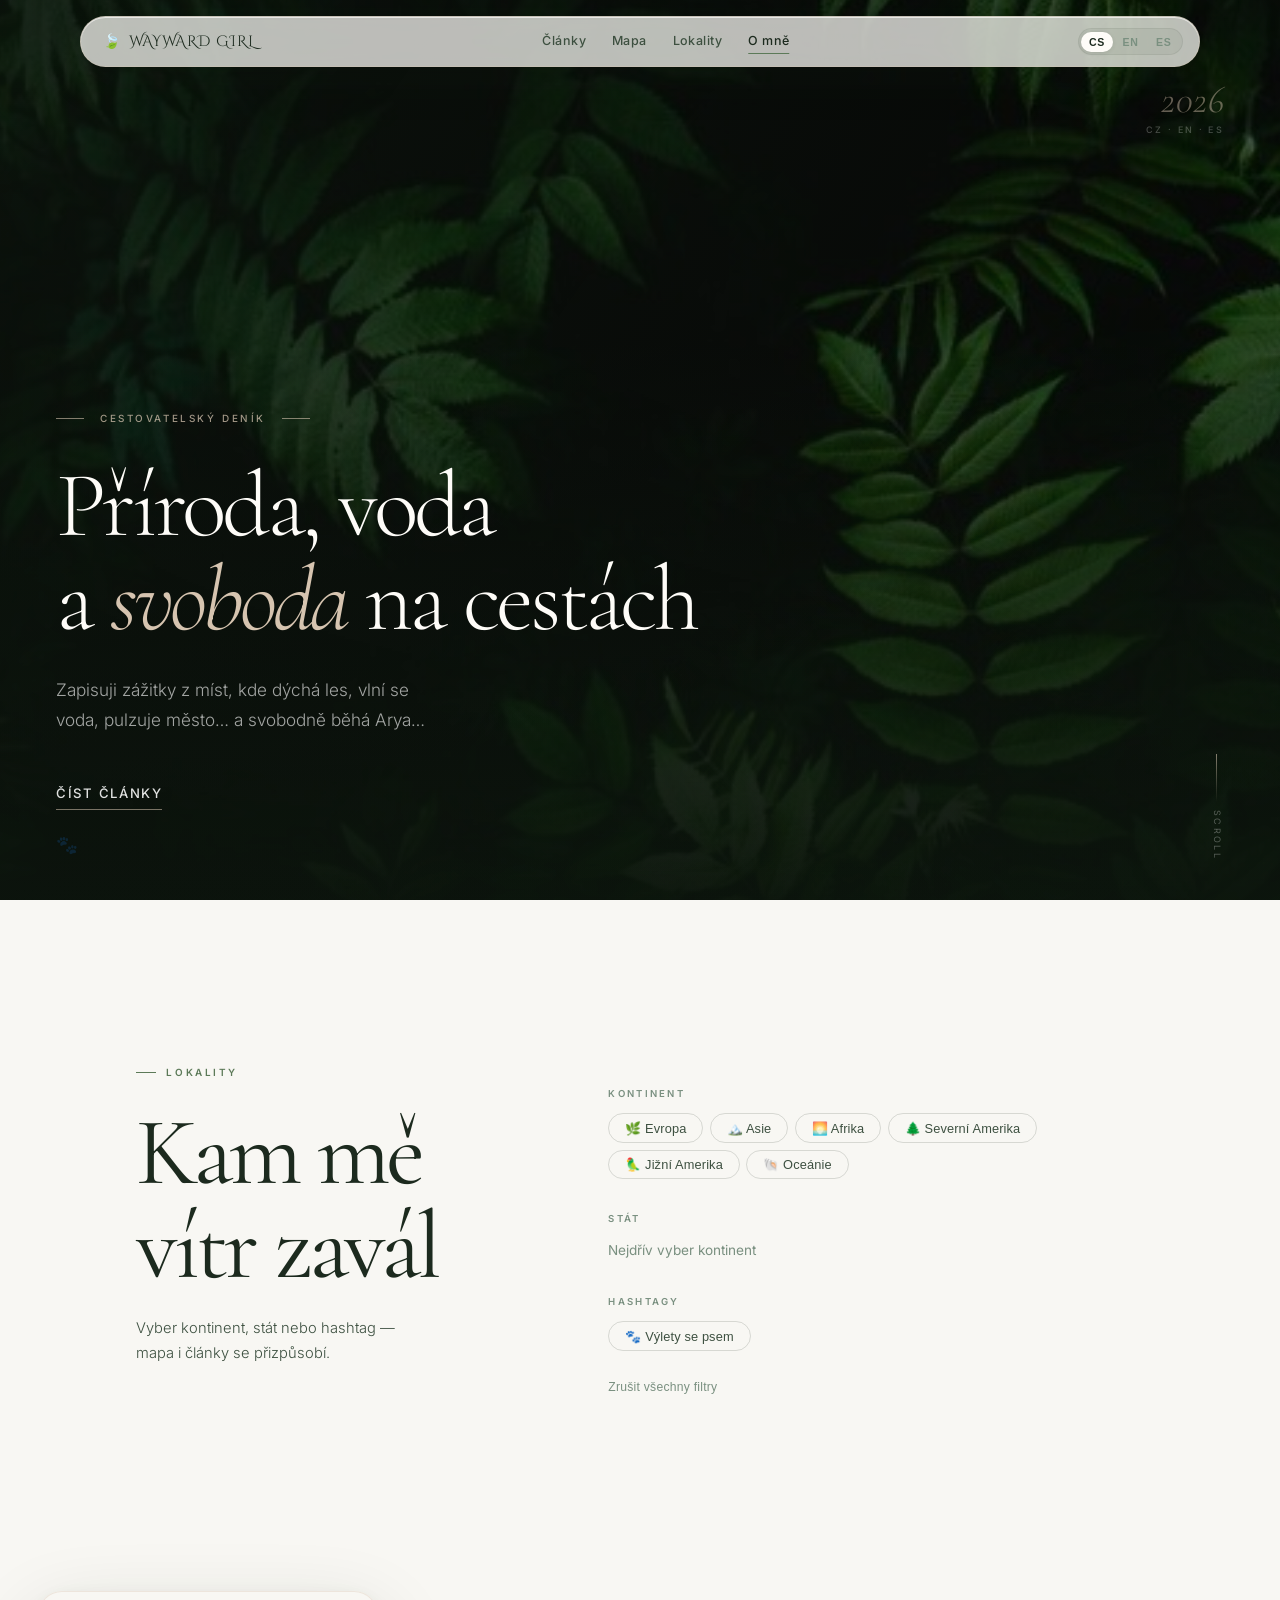
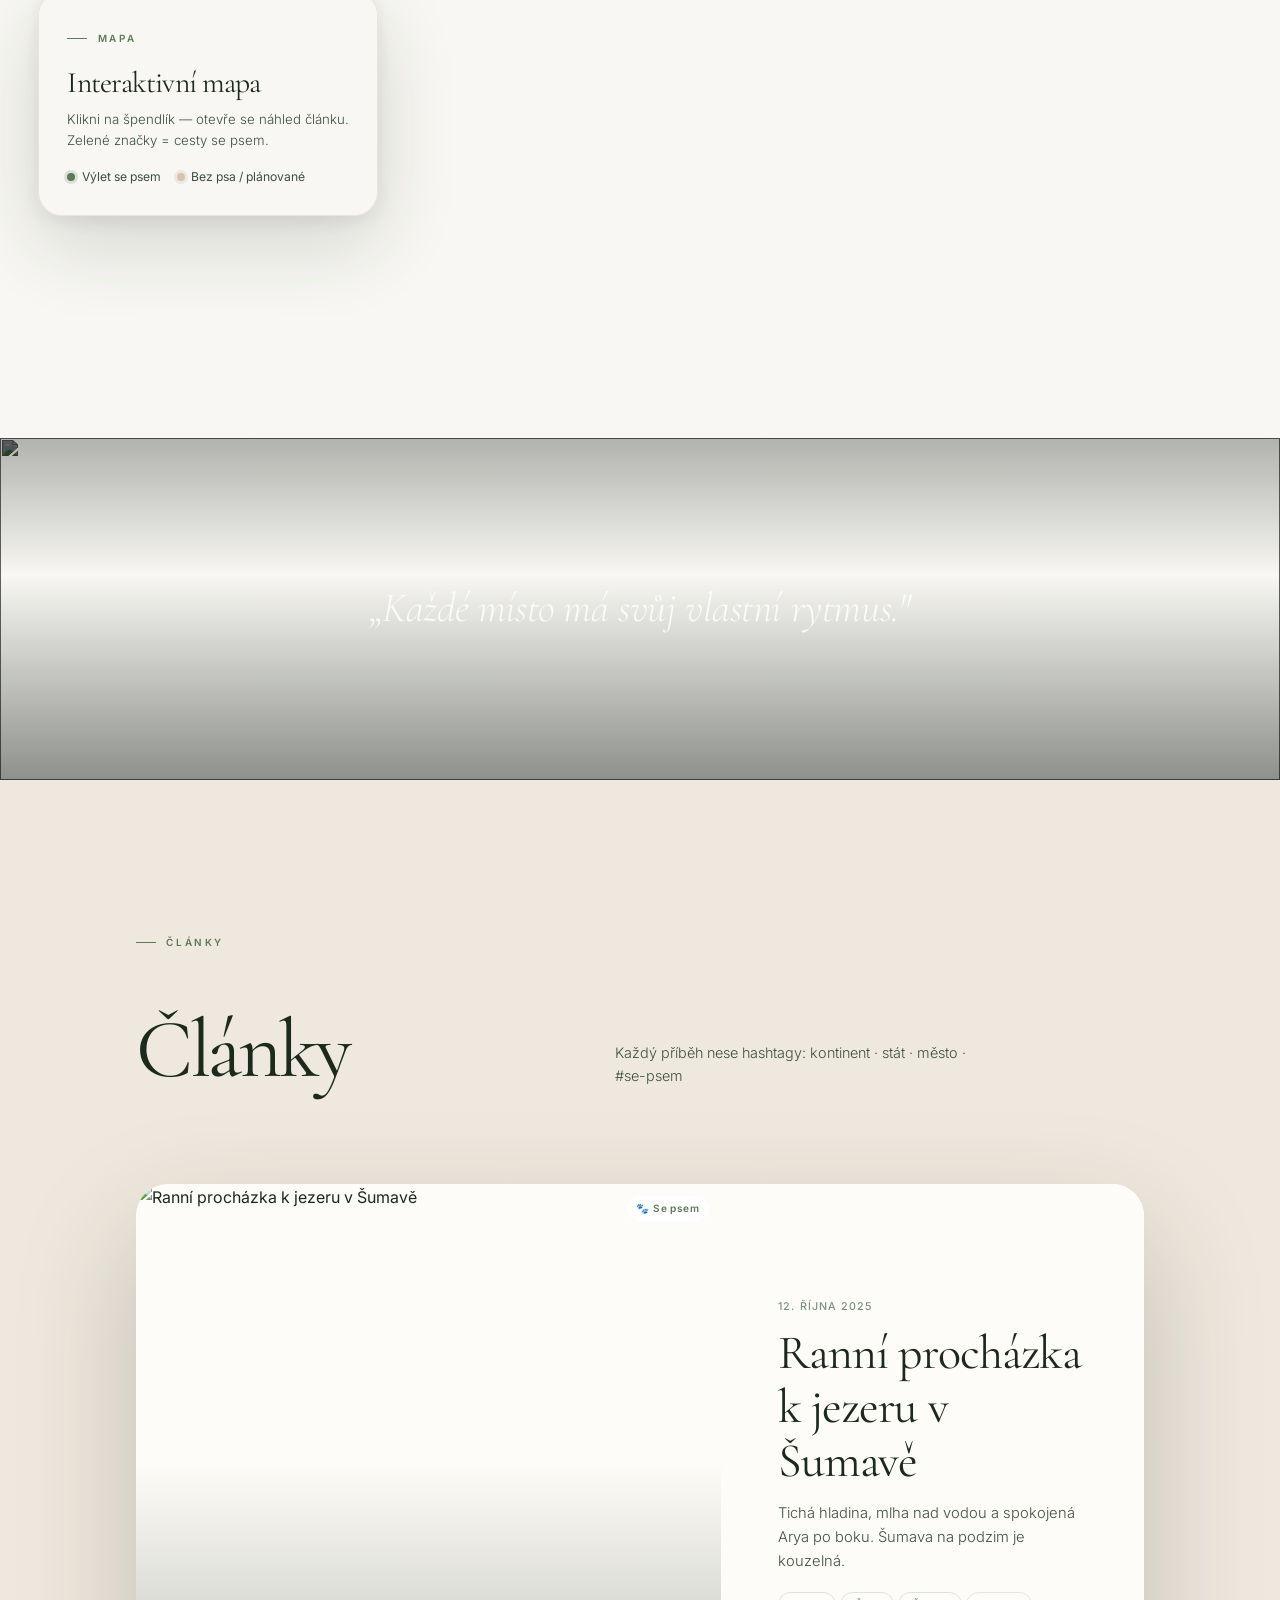
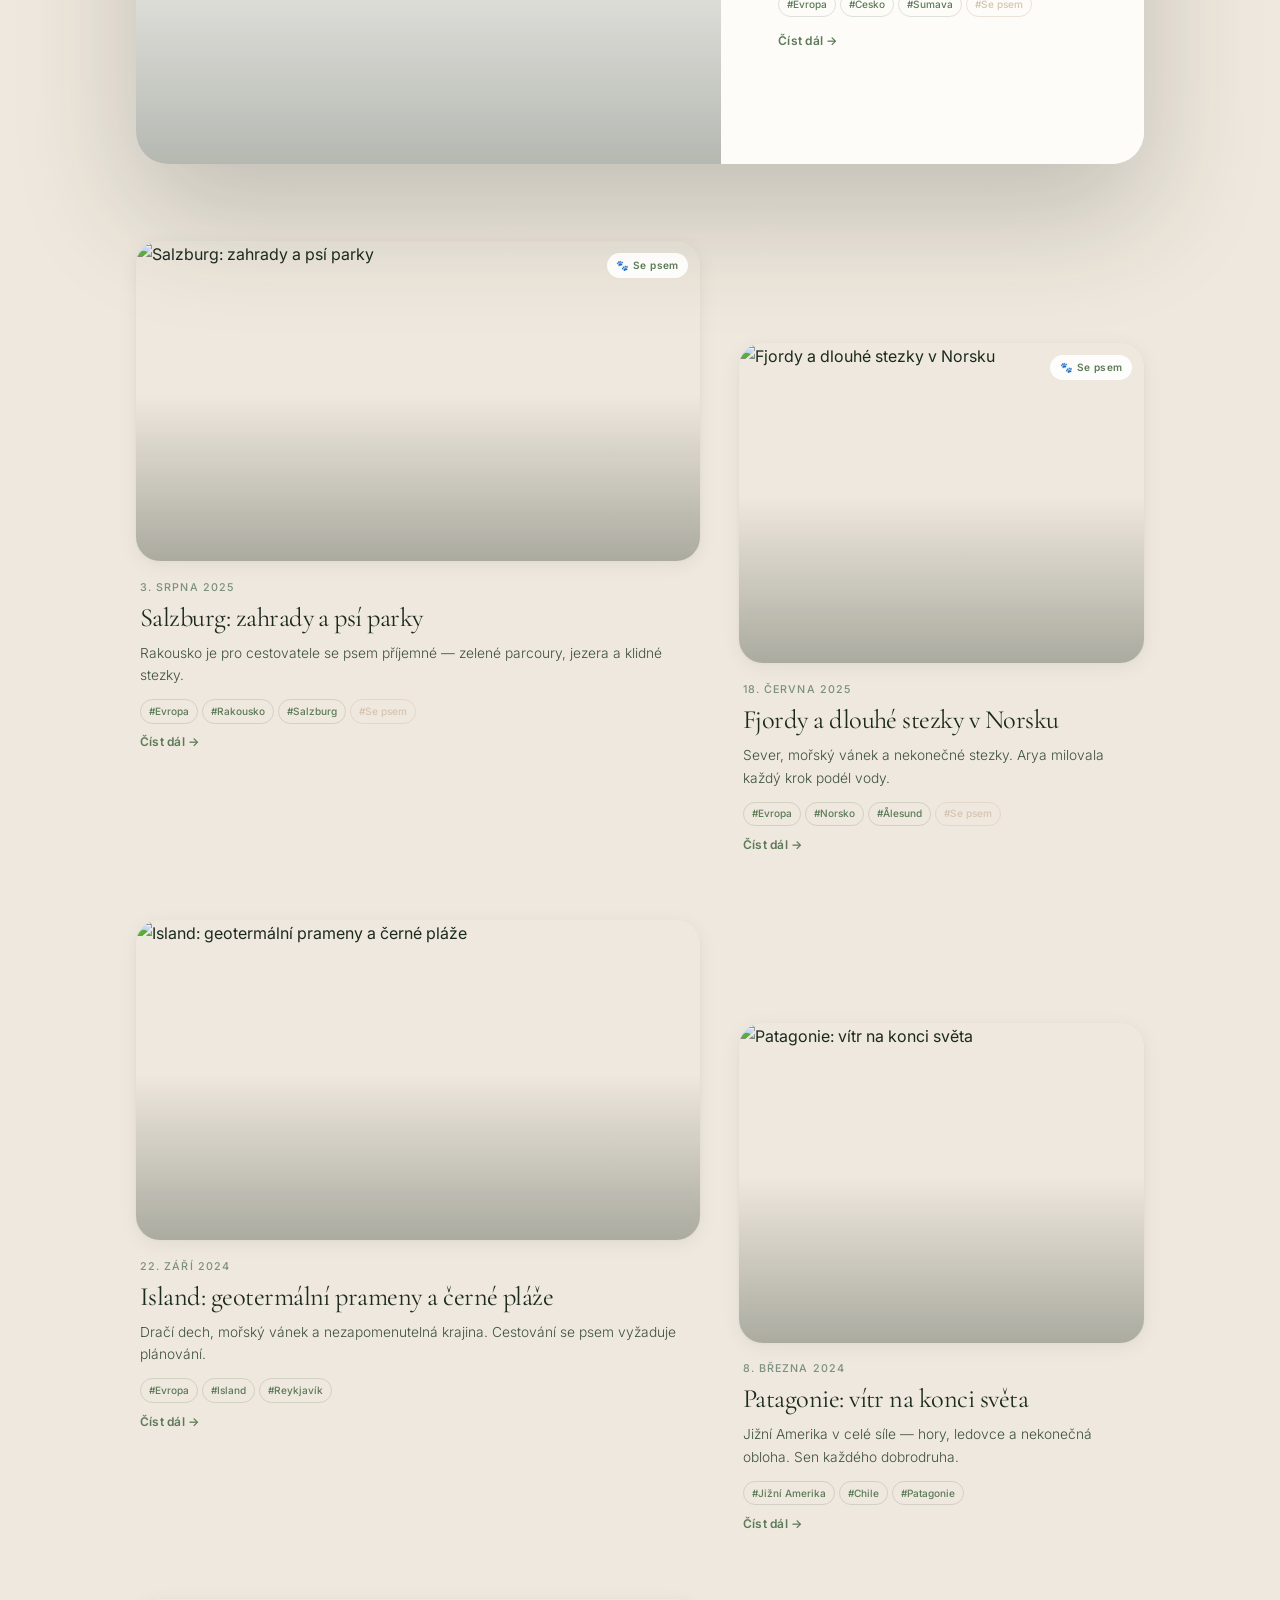
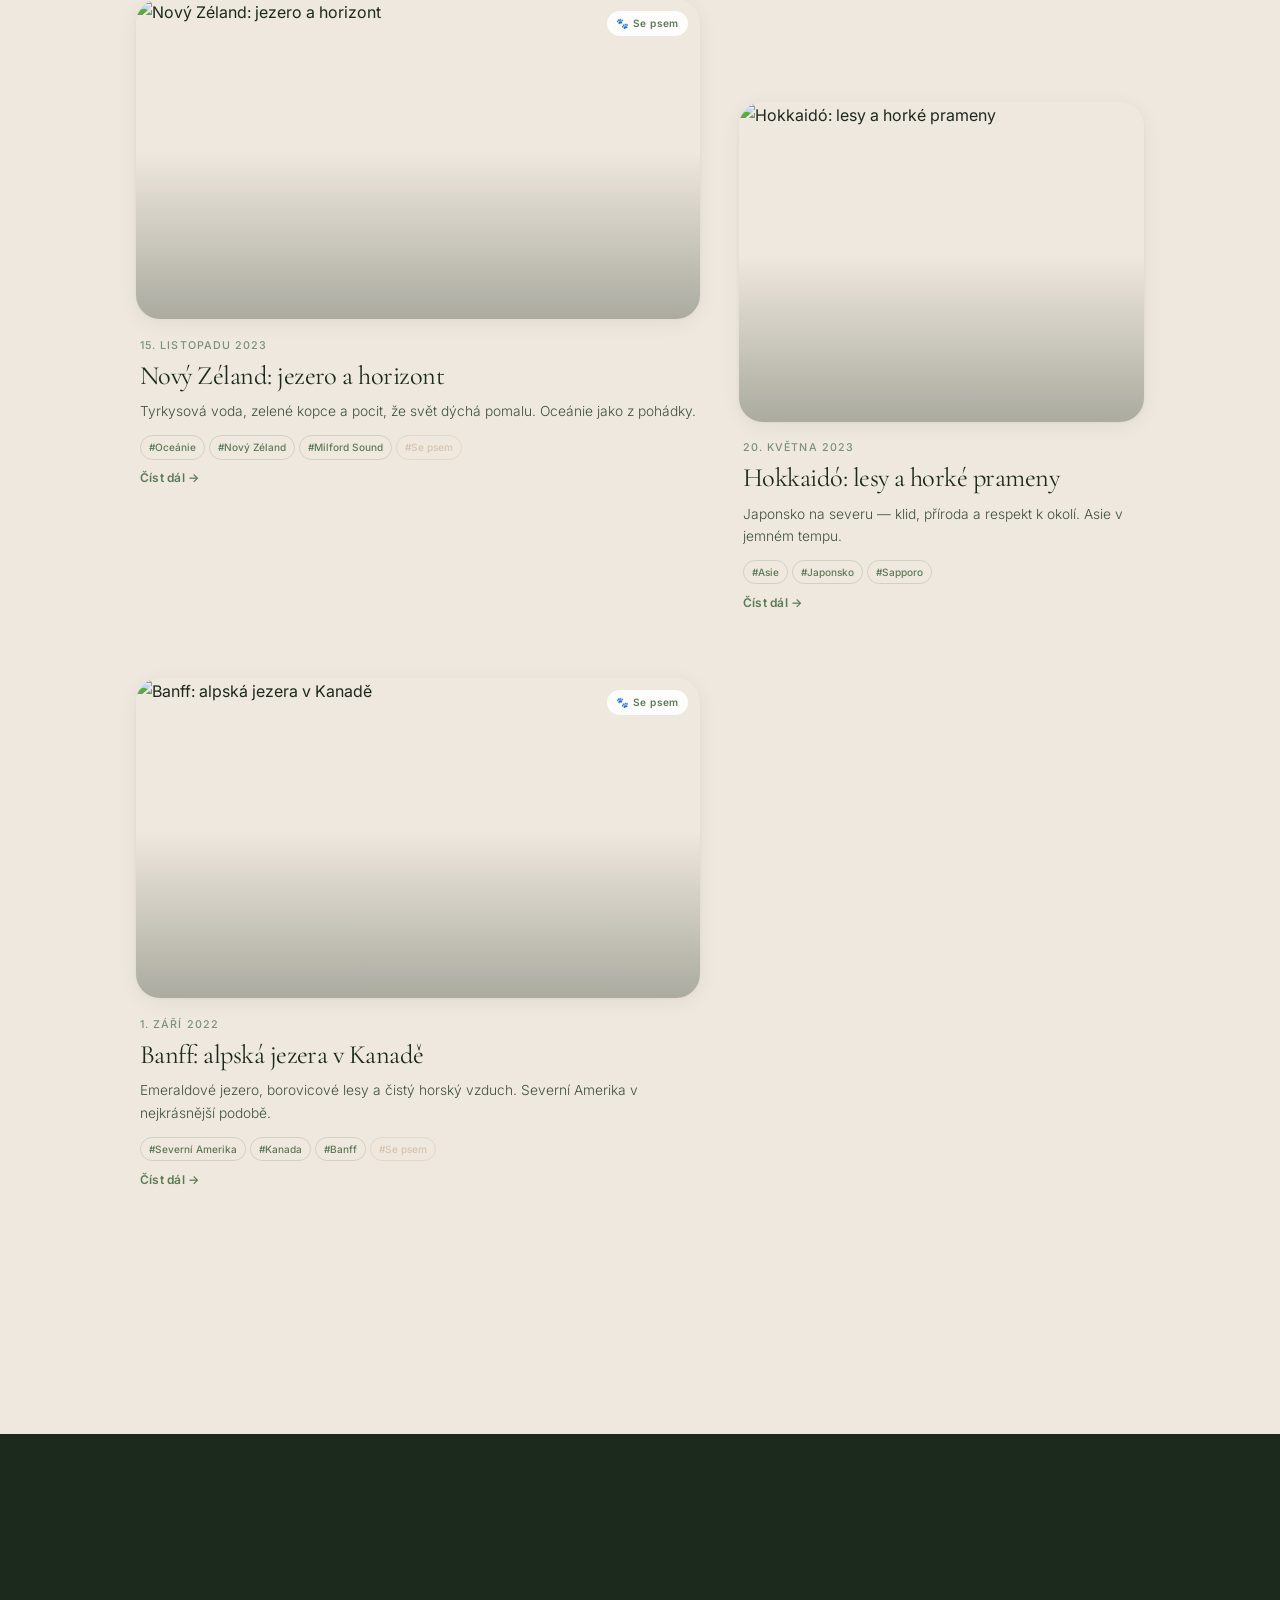
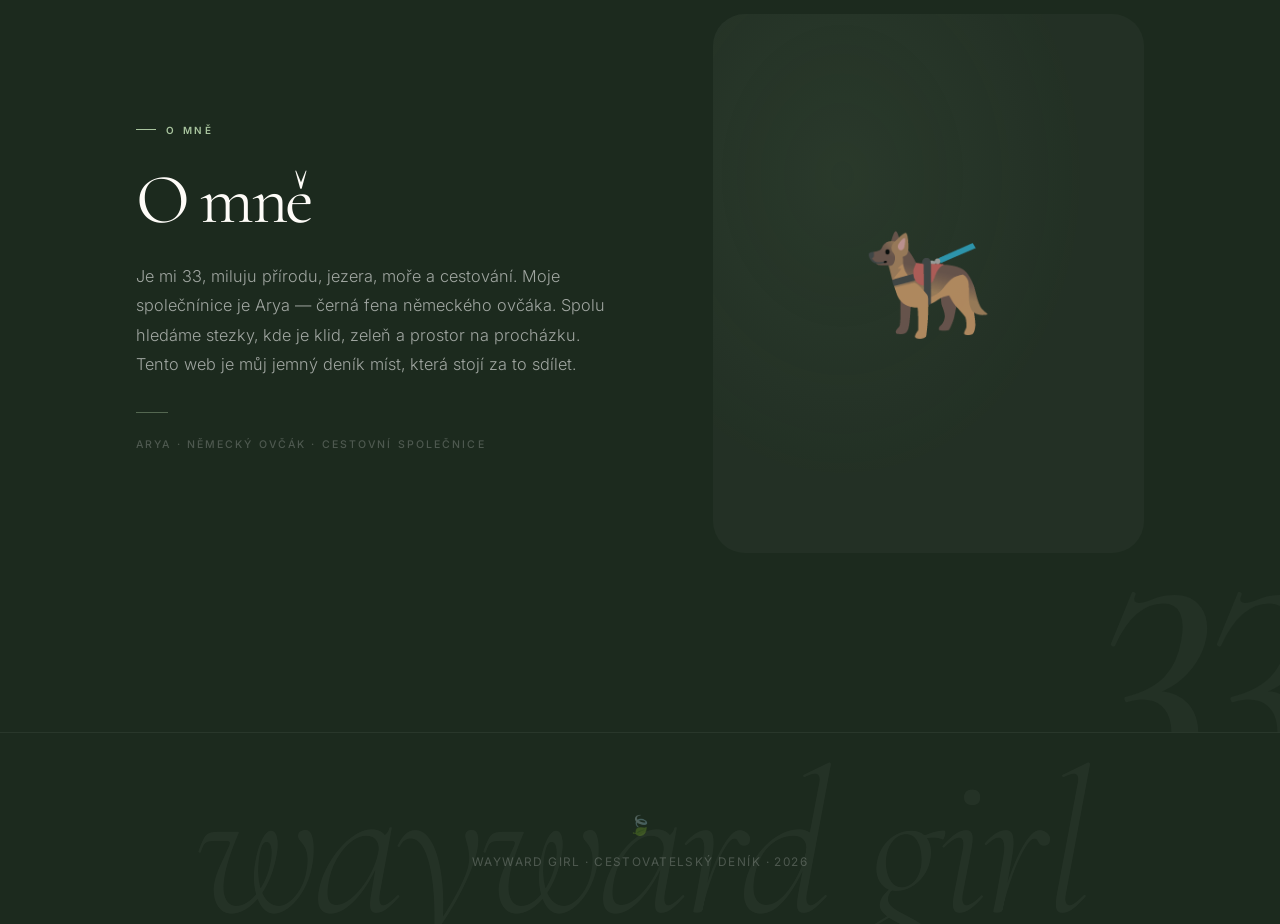
==== index.html @ 05cdadba "Initial commit — wayward girl travel journal Premium editorial travel website with: - Fullscreen her" ====
<!DOCTYPE html>
<html lang="cs">
<head>
  <meta charset="UTF-8">
  <meta name="viewport" content="width=device-width, initial-scale=1.0">
  <title data-i18n-title>wayward girl — cestovatelský deník</title>
  <meta name="description" content="Cestovatelský deník o přírodě, jezerech, moři a výletech se psem Aryou.">

  <link rel="preconnect" href="https://fonts.googleapis.com">
  <link rel="preconnect" href="https://fonts.gstatic.com" crossorigin>
  <link href="https://fonts.googleapis.com/css2?family=Cinzel+Decorative:wght@400&family=Cormorant+Garamond:ital,wght@0,300;0,400;0,500;1,300;1,400;1,500&family=Inter:wght@300;400;500&display=swap" rel="stylesheet">

  <link rel="stylesheet" href="https://unpkg.com/leaflet@1.9.4/dist/leaflet.css">
  <link rel="stylesheet" href="css/style.css">
</head>
<body>

  <!-- ─── NAVIGATION ─────────────────────────────────────── -->
  <header class="nav-bar" id="header">
    <div class="nav-bar__pill">
      <a href="index.html" class="logo">
        <span class="logo__leaf" aria-hidden="true">🍃</span>
        <span data-i18n="siteName">wayward girl</span>
      </a>
      <nav>
        <ul class="nav">
          <li><a href="#clanky" data-i18n="navArticles">Články</a></li>
          <li><a href="#mapa"   data-i18n="navMap">Mapa</a></li>
          <li><a href="#filtry" data-i18n="navLocations">Lokality</a></li>
          <li><a href="#o-mne"  data-i18n="navAbout">O mně</a></li>
        </ul>
      </nav>
      <div class="lang-switcher">
        <button class="lang-btn" data-lang="cs">CS</button>
        <button class="lang-btn" data-lang="en">EN</button>
        <button class="lang-btn" data-lang="es">ES</button>
      </div>
    </div>
  </header>

  <!-- ─── HERO — leaf image lives only here ─────────────── -->
  <section class="hero">
    <div class="hero__bg" id="heroBg" aria-hidden="true"></div>
    <div class="hero__gradient" aria-hidden="true"></div>

    <div class="hero__meta" aria-hidden="true">
      <span class="hero__meta-year">2026</span>
      <span class="hero__meta-lang">CZ · EN · ES</span>
    </div>

    <div class="hero__body">
      <div class="hero__kicker" aria-hidden="true">
        <span class="hero__kicker-rule"></span>
        <span data-i18n="heroEyebrow">Cestovatelský deník</span>
        <span class="hero__kicker-rule"></span>
      </div>

      <h1 data-i18n="heroTitle" data-i18n-html="true">
        Příroda, voda<br>a <em>svoboda</em><br>na cestách
      </h1>

      <p class="hero__sub" data-i18n="heroText">
        Zapisuji zážitky z míst, kde dýchá les, vlní se voda, pulzuje město… a svobodně běhá Arya…
      </p>

      <a href="#clanky" class="hero__cta" data-i18n="heroCta">
        Číst články <span aria-hidden="true">→</span>
      </a>
    </div>

    <div class="hero__foot" aria-hidden="true">
      <span class="hero__paw">🐾</span>
      <div class="hero__scroll-track">
        <div class="hero__scroll-bar"></div>
        <span class="hero__scroll-label">scroll</span>
      </div>
    </div>
  </section>

  <!-- ─── FILTERS — editorial sticky split ──────────────── -->
  <section class="s-filters" id="filtry">
    <div class="s-filters__inner">
      <div class="s-filters__lead reveal">
        <span class="kicker" data-i18n="navLocations">Lokality</span>
        <h2 data-i18n="filtersTitle">Kam mě<br>vítr zavál</h2>
        <p data-i18n="filtersSubtitle">Vyber kontinent, stát nebo hashtag — mapa i články se přizpůsobí.</p>
      </div>

      <div class="s-filters__panel reveal">
        <div class="filters">
          <div class="filters__group">
            <span class="filters__label" data-i18n="labelContinent">Kontinent</span>
            <div class="filters__chips" id="continent-filters"></div>
          </div>
          <div class="filters__group">
            <span class="filters__label" data-i18n="labelCountry">Stát</span>
            <div class="filters__chips" id="country-filters"></div>
          </div>
          <div class="filters__group">
            <span class="filters__label" data-i18n="labelHashtags">Hashtagy</span>
            <div class="filters__chips">
              <button class="chip chip--dog" id="dog-filter" data-i18n="filterDog">Výlety se psem</button>
            </div>
          </div>
          <button class="filters__clear" id="clear-filters" data-i18n="clearFilters">Zrušit filtry</button>
        </div>
      </div>
    </div>
  </section>

  <!-- ─── MAP — full bleed, glass overlay card ──────────── -->
  <section class="s-map" id="mapa">
    <div class="map-frame">
      <div class="map-card reveal">
        <span class="kicker" data-i18n="navMap">Mapa</span>
        <h2 data-i18n="mapTitle">Interaktivní mapa</h2>
        <p data-i18n="mapSubtitle">Klikni na špendlík — otevře se náhled článku. Zelené značky = cesty se psem.</p>
        <div class="map-legend">
          <span class="map-legend__item">
            <span class="map-legend__dot map-legend__dot--dog"></span>
            <span data-i18n="legendDog">Výlet se psem</span>
          </span>
          <span class="map-legend__item">
            <span class="map-legend__dot map-legend__dot--solo"></span>
            <span data-i18n="legendSolo">Bez psa / plánované</span>
          </span>
        </div>
      </div>
      <div class="map-viewport">
        <div id="map"></div>
      </div>
    </div>
  </section>

  <!-- ─── ATMOSPHERIC BREAK — full-bleed editorial moment ─ -->
  <div class="atm-break" aria-hidden="true">
    <img
      src="https://images.unsplash.com/photo-1476514525535-07fb3b4ae5f1?w=1600&q=75&auto=format"
      alt=""
      loading="lazy"
    >
    <div class="atm-break__veil"></div>
    <p class="atm-break__quote">
      „Každé místo má svůj vlastní rytmus."
    </p>
  </div>

  <!-- ─── ARTICLES — warm beige, broken editorial grid ─── -->
  <section class="s-articles" id="clanky">
    <div class="s-articles__inner">
      <header class="s-articles__head reveal">
        <span class="kicker" data-i18n="navArticles">Příběhy</span>
        <h2 data-i18n="articlesTitle">Články</h2>
        <p data-i18n="articlesSubtitle">Každý příběh nese hashtagy: kontinent · stát · město · #se-psem</p>
      </header>
      <div class="articles-grid" id="articles-grid"></div>
    </div>
  </section>

  <!-- ─── ABOUT — dark forest, full-width editorial ─────── -->
  <section class="s-about" id="o-mne">
    <div class="s-about__inner">
      <div class="s-about__text reveal">
        <span class="kicker kicker--light">O mně</span>
        <h2 data-i18n="aboutTitle">O mně</h2>
        <p data-i18n="aboutText">
          Je mi 33, miluju přírodu, jezera, moře a cestování. Moje společnínice je Arya —
          černá fena německého ovčáka. Spolu hledáme stezky, kde je klid, zeleň a prostor na procházku.
        </p>
        <div class="s-about__rule" aria-hidden="true"></div>
        <span class="s-about__caption">Arya · Německý ovčák · Cestovní společnice</span>
      </div>

      <div class="s-about__visual reveal">
        <div class="s-about__portrait" aria-hidden="true">
          <span class="s-about__emoji">🐕‍🦺</span>
        </div>
      </div>
    </div>

    <!-- Ghost numeral — decorative background texture -->
    <span class="s-about__ghost" aria-hidden="true">33</span>
  </section>

  <!-- ─── FOOTER ─────────────────────────────────────────── -->
  <footer class="footer">
    <div class="footer__brand" aria-hidden="true">wayward girl</div>
    <div class="footer__body">
      <span class="footer__leaf" aria-hidden="true">🍃</span>
      <p class="footer__meta" data-i18n="footer">wayward girl · cestovatelský deník · 2026</p>
    </div>
  </footer>

  <script src="https://unpkg.com/leaflet@1.9.4/dist/leaflet.js"></script>
  <script src="js/data.js"></script>
  <script src="js/i18n.js"></script>
  <script src="js/app.js"></script>
  <script src="js/animate.js"></script>
</body>
</html>
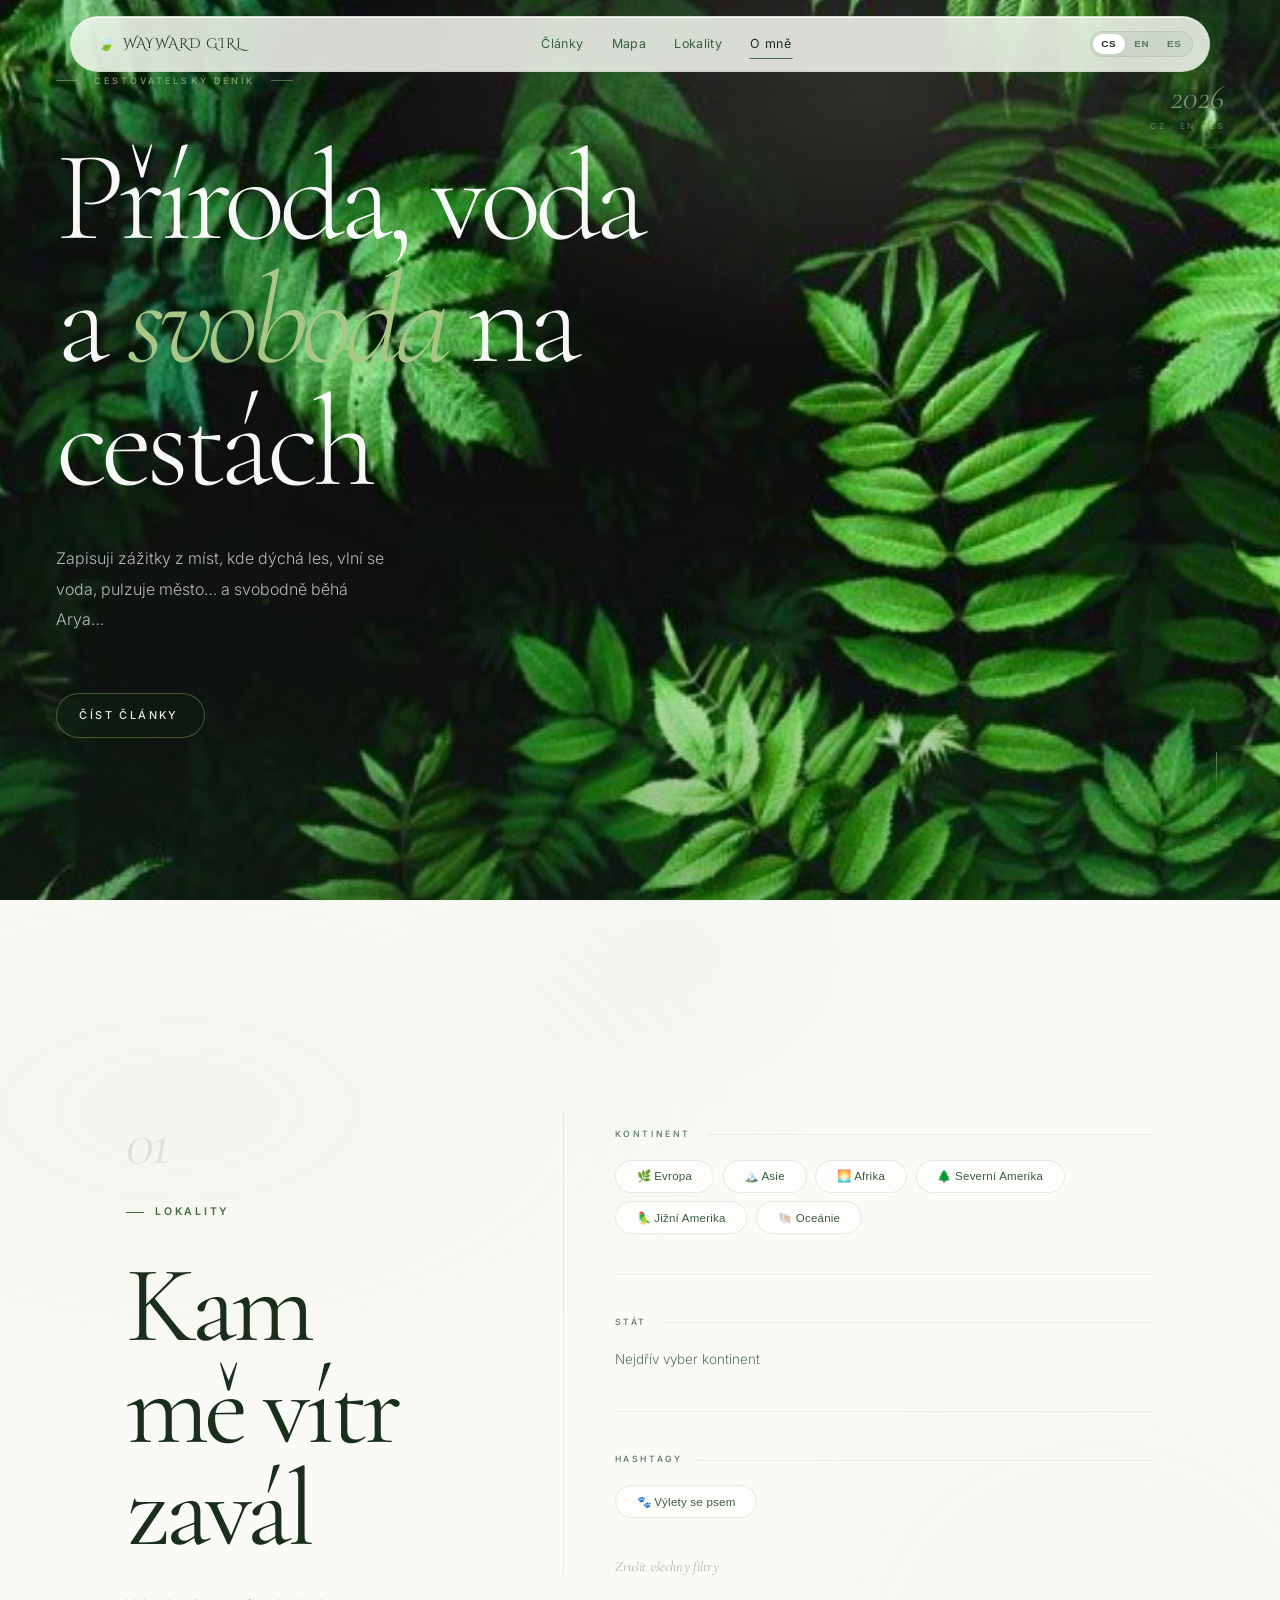
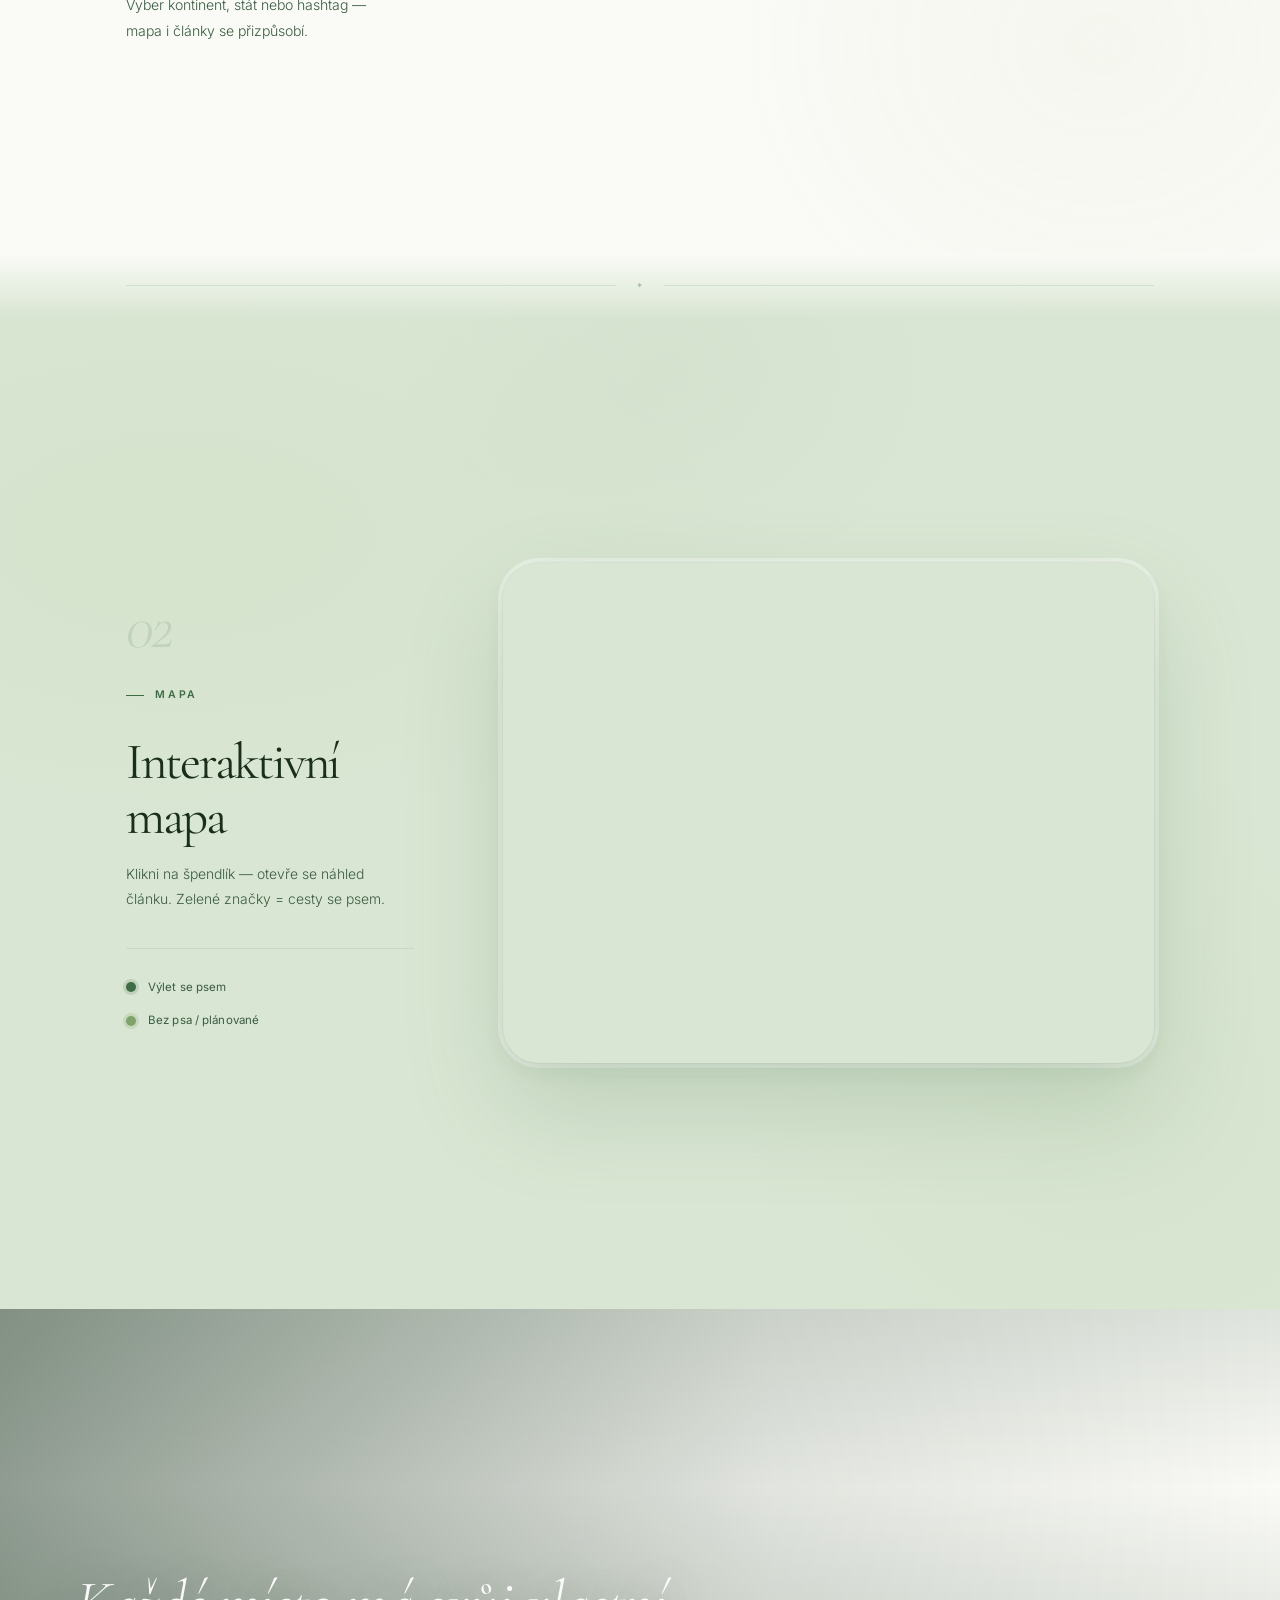
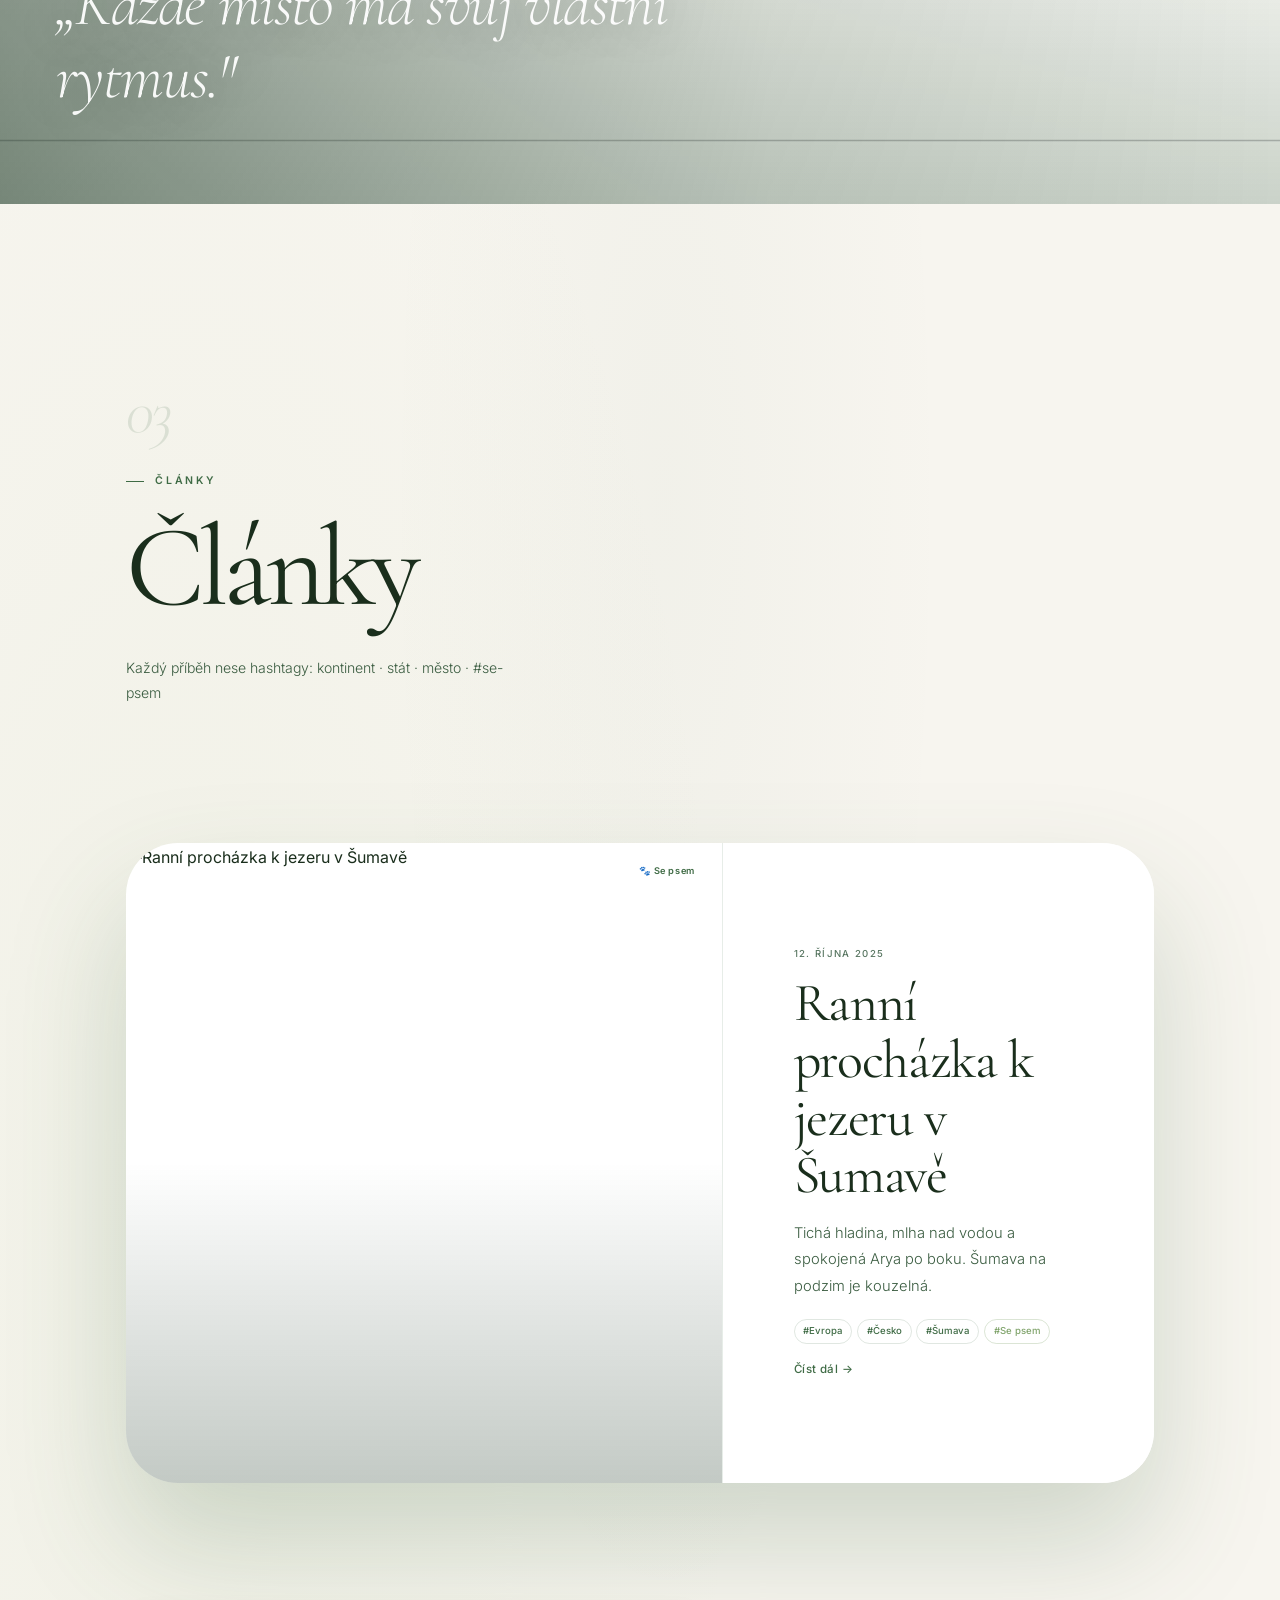
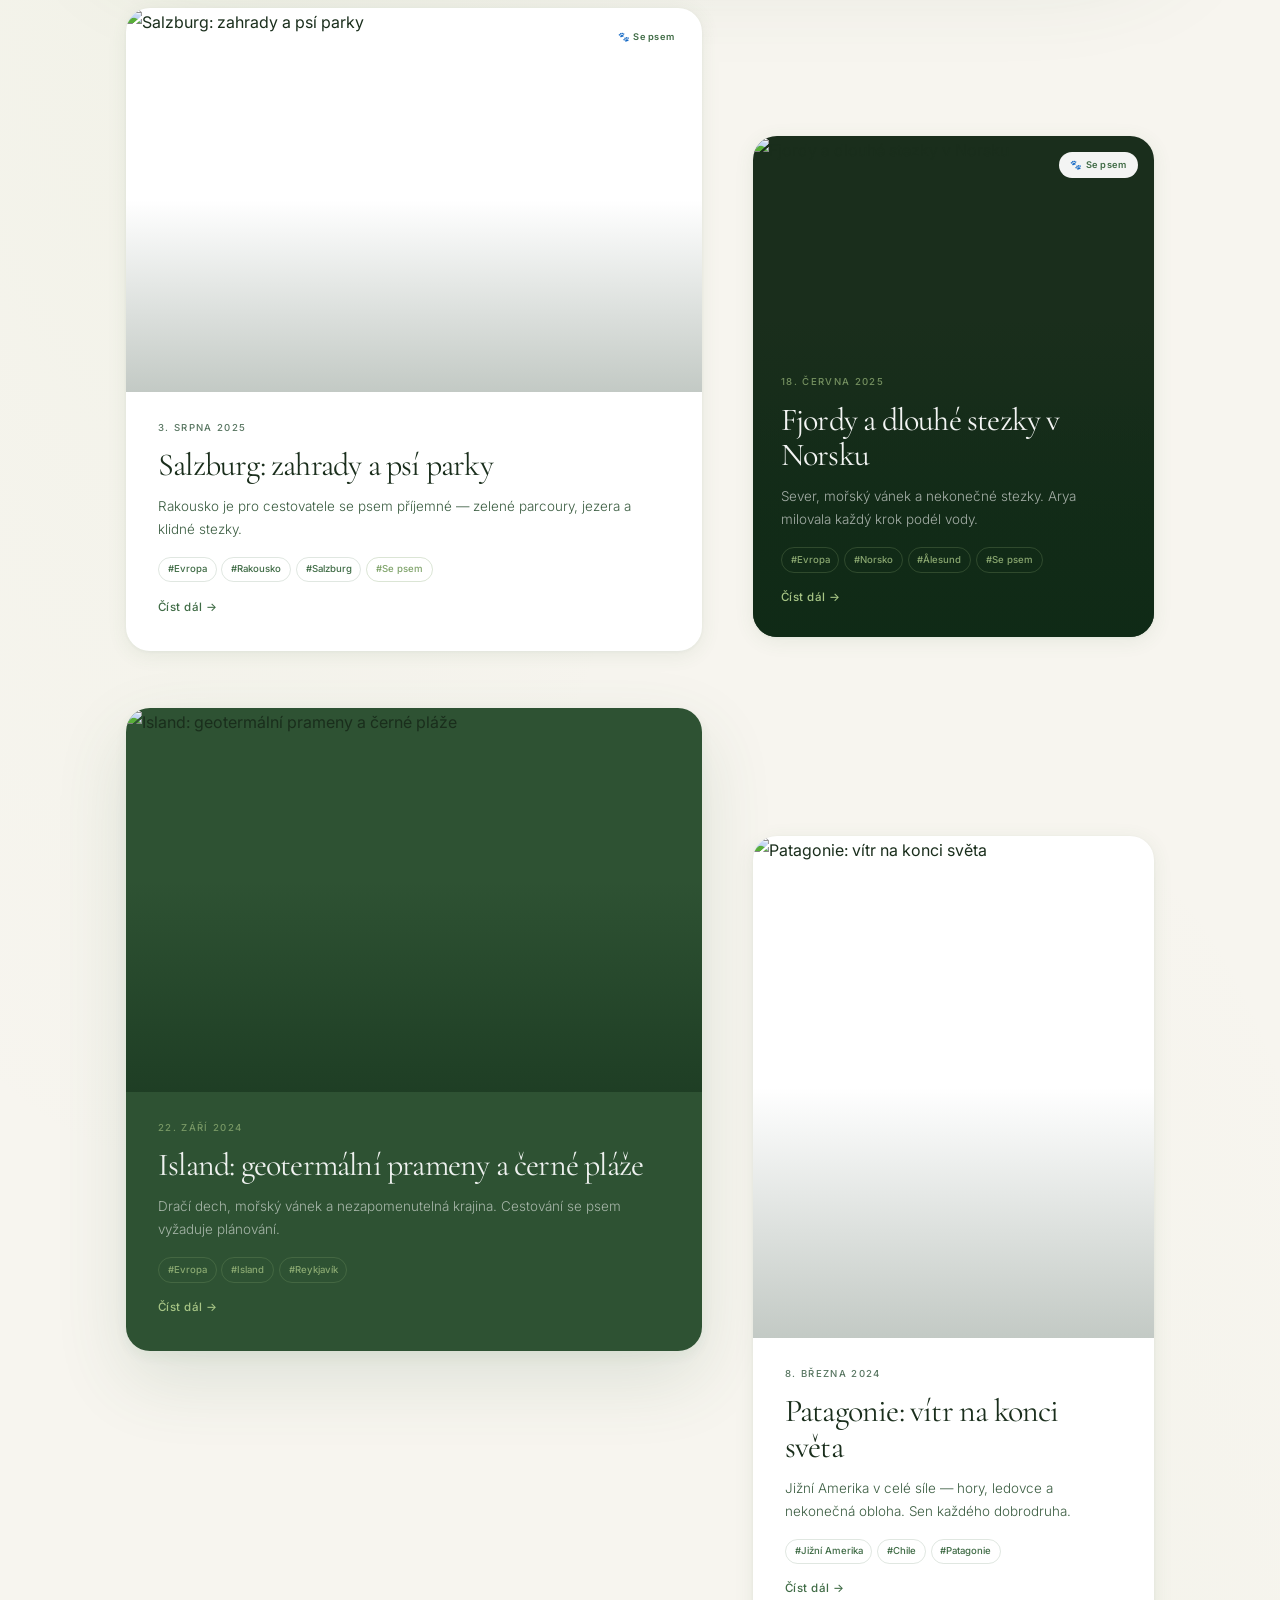
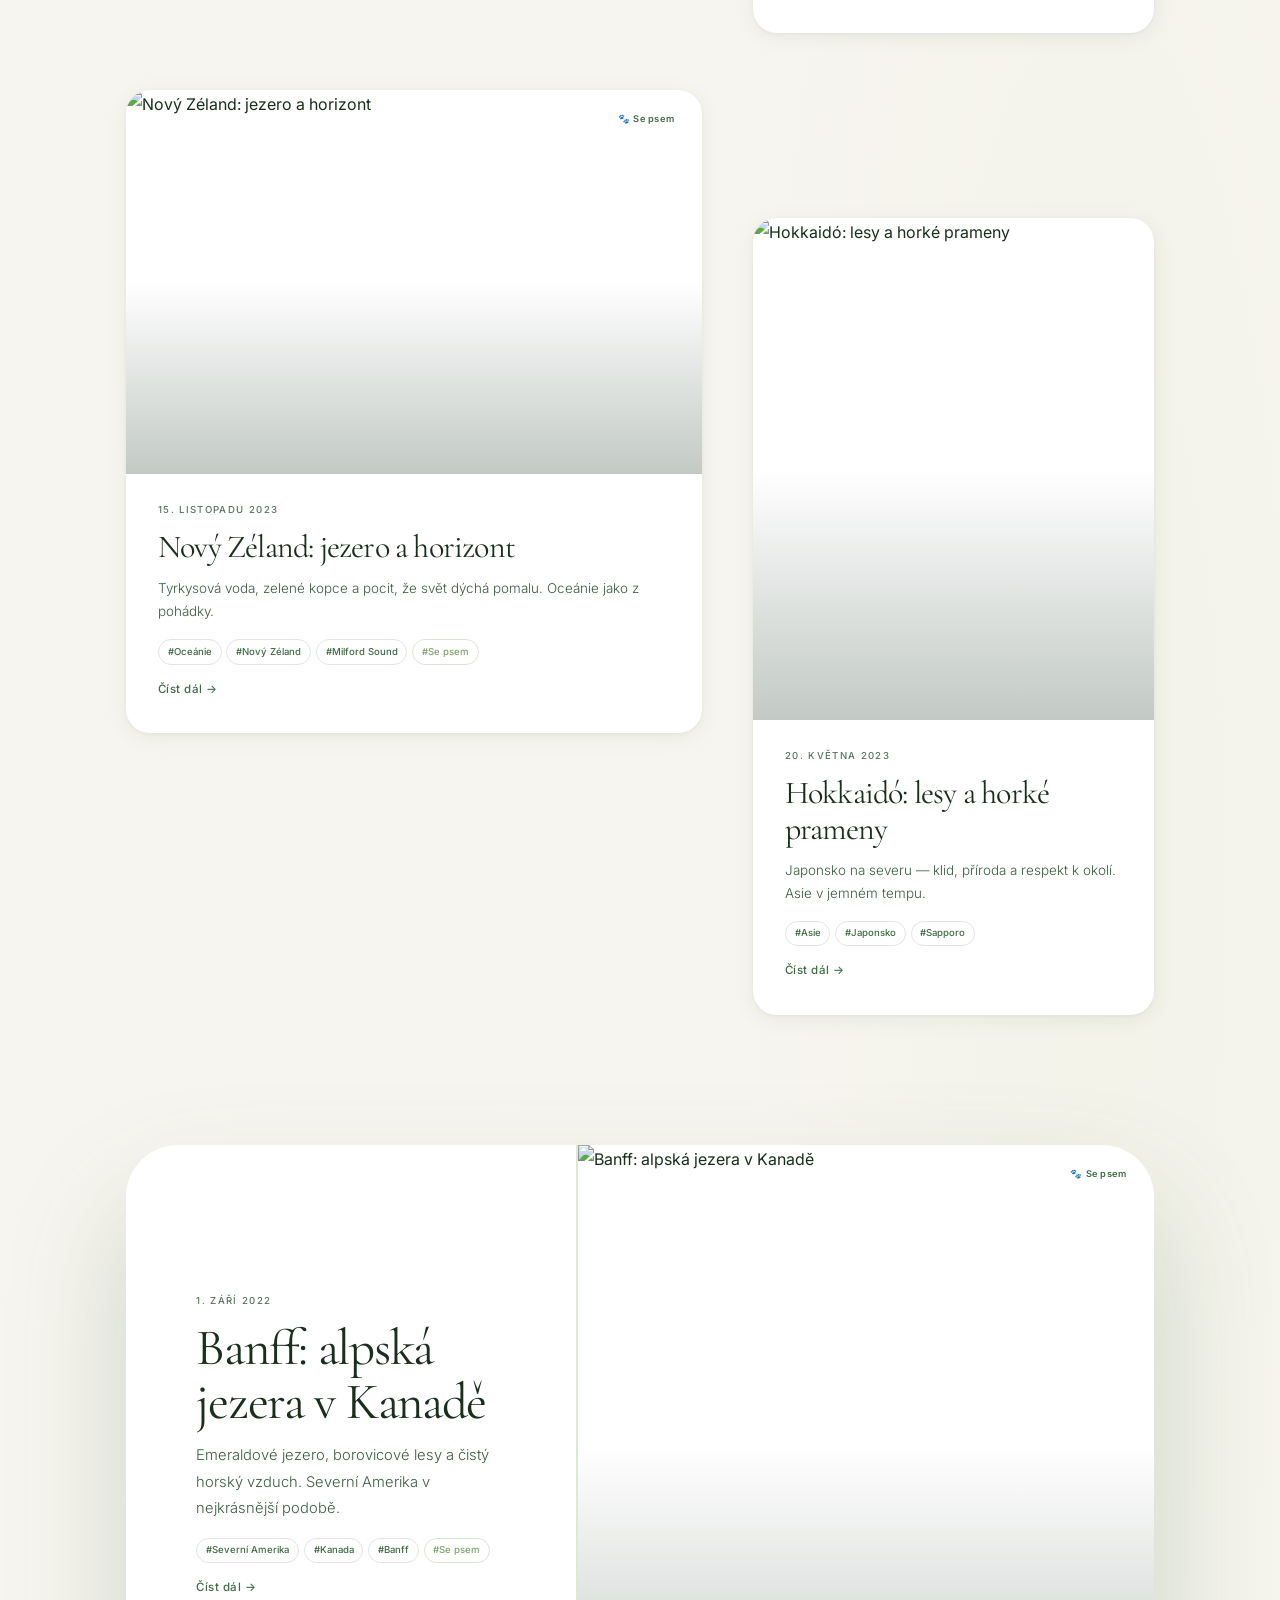
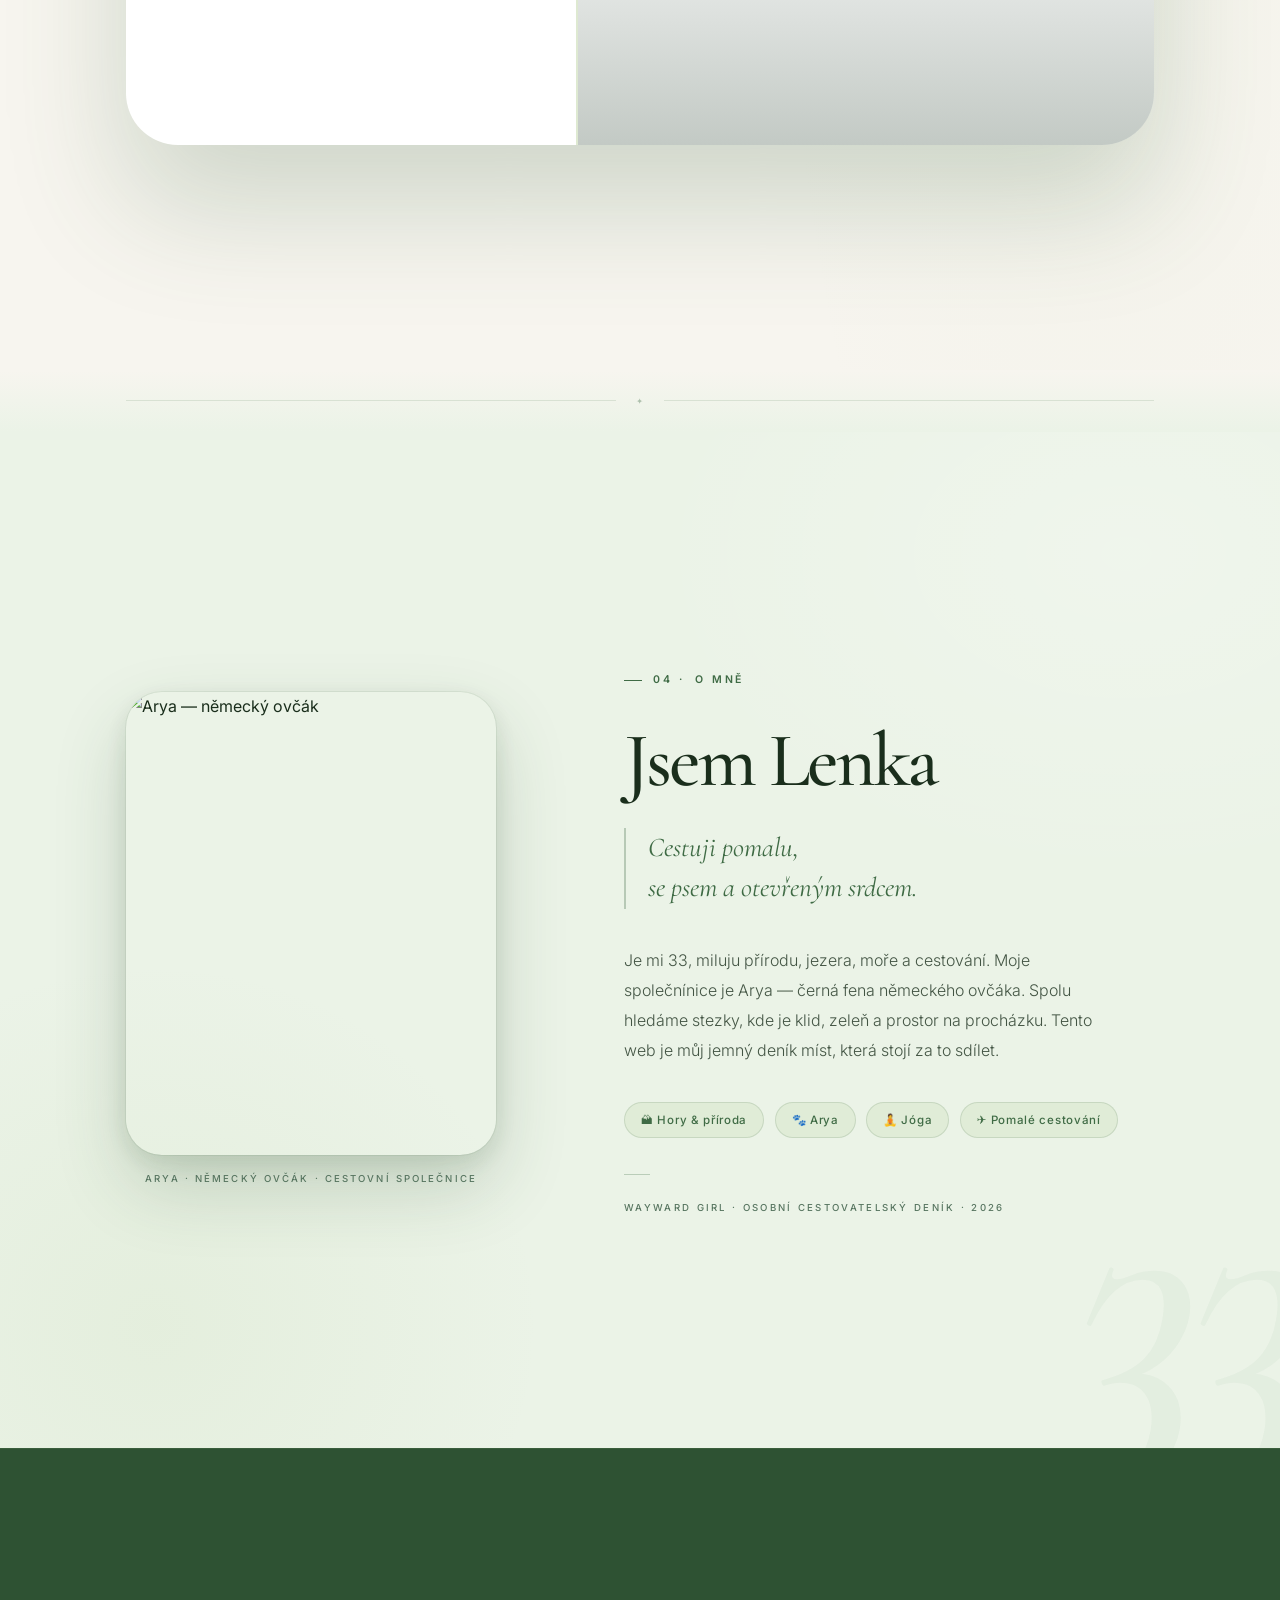
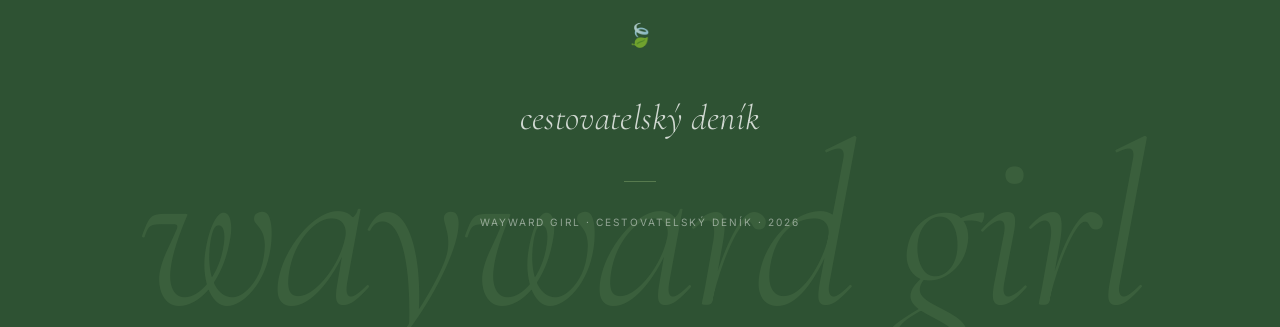
==== commit 4c9d8446: "Design polish: Awwwards-level audit improvements - Hero: lighter bottom gradient (fresh morning feel" ====
--- a/index.html
+++ b/index.html
@@ -15,7 +15,7 @@
 </head>
 <body>
 
-  <!-- ─── NAVIGATION ─────────────────────────────────────── -->
+  <!-- ─── NAVIGATION ─────────────────────────────────────────── -->
   <header class="nav-bar" id="header">
     <div class="nav-bar__pill">
       <a href="index.html" class="logo">
@@ -24,10 +24,10 @@
       </a>
       <nav>
         <ul class="nav">
-          <li><a href="#clanky" data-i18n="navArticles">Články</a></li>
-          <li><a href="#mapa"   data-i18n="navMap">Mapa</a></li>
-          <li><a href="#filtry" data-i18n="navLocations">Lokality</a></li>
-          <li><a href="#o-mne"  data-i18n="navAbout">O mně</a></li>
+          <li><a href="#clanky"  data-i18n="navArticles">Články</a></li>
+          <li><a href="#mapa"    data-i18n="navMap">Mapa</a></li>
+          <li><a href="#filtry"  data-i18n="navLocations">Lokality</a></li>
+          <li><a href="#o-mne"   data-i18n="navAbout">O mně</a></li>
         </ul>
       </nav>
       <div class="lang-switcher">
@@ -38,10 +38,17 @@
     </div>
   </header>
 
-  <!-- ─── HERO — leaf image lives only here ─────────────── -->
+  <!-- ─── HERO — leaf image lives only here ──────────────────── -->
   <section class="hero">
     <div class="hero__bg" id="heroBg" aria-hidden="true"></div>
     <div class="hero__gradient" aria-hidden="true"></div>
+
+    <!-- Floating botanical micro-leaves — wind moving through the canopy -->
+    <div class="hero__leaves" aria-hidden="true">
+      <span class="hero__leaf" style="--dur:14s;--del:-3s;--op:0.14;--rot:-6deg;--x:8%;--y:22%">🍃</span>
+      <span class="hero__leaf" style="--dur:11s;--del:-8s;--op:0.10;--rot:4deg;--x:88%;--y:40%">🌿</span>
+      <span class="hero__leaf" style="--dur:16s;--del:-1s;--op:0.11;--rot:-14deg;--x:20%;--y:65%">🍃</span>
+    </div>
 
     <div class="hero__meta" aria-hidden="true">
       <span class="hero__meta-year">2026</span>
@@ -77,10 +84,11 @@
     </div>
   </section>
 
-  <!-- ─── FILTERS — editorial sticky split ──────────────── -->
+  <!-- ─── FILTERS — editorial sticky split ───────────────────── -->
   <section class="s-filters" id="filtry">
     <div class="s-filters__inner">
       <div class="s-filters__lead reveal">
+        <span class="s-filters__num" aria-hidden="true">01</span>
         <span class="kicker" data-i18n="navLocations">Lokality</span>
         <h2 data-i18n="filtersTitle">Kam mě<br>vítr zavál</h2>
         <p data-i18n="filtersSubtitle">Vyber kontinent, stát nebo hashtag — mapa i články se přizpůsobí.</p>
@@ -108,10 +116,16 @@
     </div>
   </section>
 
-  <!-- ─── MAP — full bleed, glass overlay card ──────────── -->
+  <!-- Botanical gradient bridge: cream → soft sage -->
+  <div class="leaf-rule-wrap leaf-rule-wrap--to-sage" aria-hidden="true">
+    <div class="leaf-rule"><span class="leaf-rule__icon">✦</span></div>
+  </div>
+
+  <!-- ─── MAP — two-column, no overlapping elements ──────────── -->
   <section class="s-map" id="mapa">
-    <div class="map-frame">
-      <div class="map-card reveal">
+    <div class="s-map__inner">
+      <div class="s-map__info reveal">
+        <span class="s-map__num" aria-hidden="true">02</span>
         <span class="kicker" data-i18n="navMap">Mapa</span>
         <h2 data-i18n="mapTitle">Interaktivní mapa</h2>
         <p data-i18n="mapSubtitle">Klikni na špendlík — otevře se náhled článku. Zelené značky = cesty se psem.</p>
@@ -126,13 +140,14 @@
           </span>
         </div>
       </div>
-      <div class="map-viewport">
+
+      <div class="s-map__canvas reveal">
         <div id="map"></div>
       </div>
     </div>
   </section>
 
-  <!-- ─── ATMOSPHERIC BREAK — full-bleed editorial moment ─ -->
+  <!-- ─── ATMOSPHERIC BREAK ───────────────────────────────────── -->
   <div class="atm-break" aria-hidden="true">
     <img
       src="https://images.unsplash.com/photo-1476514525535-07fb3b4ae5f1?w=1600&q=75&auto=format"
@@ -140,15 +155,14 @@
       loading="lazy"
     >
     <div class="atm-break__veil"></div>
-    <p class="atm-break__quote">
-      „Každé místo má svůj vlastní rytmus."
-    </p>
+    <p class="atm-break__quote">„Každé místo má svůj vlastní rytmus."</p>
   </div>
 
-  <!-- ─── ARTICLES — warm beige, broken editorial grid ─── -->
+  <!-- ─── ARTICLES — warm beige, broken editorial grid ───────── -->
   <section class="s-articles" id="clanky">
     <div class="s-articles__inner">
       <header class="s-articles__head reveal">
+        <span class="s-articles__num" aria-hidden="true">03</span>
         <span class="kicker" data-i18n="navArticles">Příběhy</span>
         <h2 data-i18n="articlesTitle">Články</h2>
         <p data-i18n="articlesSubtitle">Každý příběh nese hashtagy: kontinent · stát · město · #se-psem</p>
@@ -157,43 +171,69 @@
     </div>
   </section>
 
-  <!-- ─── ABOUT — dark forest, full-width editorial ─────── -->
+  <!-- Botanical gradient bridge: warm white → light botanical -->
+  <div class="leaf-rule-wrap leaf-rule-wrap--to-botanical" aria-hidden="true">
+    <div class="leaf-rule"><span class="leaf-rule__icon">✦</span></div>
+  </div>
+
+  <!-- ─── ABOUT — warm · personal · storytelling ────────────── -->
   <section class="s-about" id="o-mne">
     <div class="s-about__inner">
+
+      <!-- Visual: portrait photograph (replace src with your real photo) -->
+      <div class="s-about__visual reveal">
+        <figure class="s-about__frame">
+          <img
+            src="https://images.unsplash.com/photo-1543466835-00a7907e9de1?w=800&q=80"
+            alt="Arya — německý ovčák"
+            class="s-about__photo"
+            loading="lazy"
+          >
+          <figcaption class="s-about__fig-caption">Arya · Německý ovčák · Cestovní společnice</figcaption>
+        </figure>
+      </div>
+
+      <!-- Text: storytelling column -->
       <div class="s-about__text reveal">
-        <span class="kicker kicker--light">O mně</span>
-        <h2 data-i18n="aboutTitle">O mně</h2>
-        <p data-i18n="aboutText">
+        <span class="kicker">04 · <span data-i18n="navAbout">O mně</span></span>
+        <h2 class="s-about__headline" data-i18n="aboutTitle">Jsem Lenka</h2>
+        <p class="s-about__lead" data-i18n="aboutLead" data-i18n-html="true">
+          Cestuji pomalu,<br>se psem a otevřeným srdcem.
+        </p>
+        <p class="s-about__body" data-i18n="aboutText">
           Je mi 33, miluju přírodu, jezera, moře a cestování. Moje společnínice je Arya —
           černá fena německého ovčáka. Spolu hledáme stezky, kde je klid, zeleň a prostor na procházku.
+          Tento web je můj jemný deník míst, která stojí za to sdílet.
         </p>
+        <div class="s-about__traits" aria-label="Vášně a záliby">
+          <span class="s-about__trait">🏔 Hory &amp; příroda</span>
+          <span class="s-about__trait">🐾 Arya</span>
+          <span class="s-about__trait">🧘 Jóga</span>
+          <span class="s-about__trait">✈ Pomalé cestování</span>
+        </div>
         <div class="s-about__rule" aria-hidden="true"></div>
-        <span class="s-about__caption">Arya · Německý ovčák · Cestovní společnice</span>
-      </div>
-
-      <div class="s-about__visual reveal">
-        <div class="s-about__portrait" aria-hidden="true">
-          <span class="s-about__emoji">🐕‍🦺</span>
-        </div>
-      </div>
-    </div>
-
-    <!-- Ghost numeral — decorative background texture -->
+        <span class="s-about__caption">wayward girl · osobní cestovatelský deník · 2026</span>
+      </div>
+
+    </div>
+
     <span class="s-about__ghost" aria-hidden="true">33</span>
   </section>
 
-  <!-- ─── FOOTER ─────────────────────────────────────────── -->
+  <!-- ─── FOOTER ──────────────────────────────────────────────── -->
   <footer class="footer">
     <div class="footer__brand" aria-hidden="true">wayward girl</div>
     <div class="footer__body">
       <span class="footer__leaf" aria-hidden="true">🍃</span>
+      <p class="footer__tagline" data-i18n="siteTagline">cestovatelský deník</p>
+      <div class="footer__divider" aria-hidden="true"></div>
       <p class="footer__meta" data-i18n="footer">wayward girl · cestovatelský deník · 2026</p>
     </div>
   </footer>
 
   <script src="https://unpkg.com/leaflet@1.9.4/dist/leaflet.js"></script>
-  <script src="js/data.js"></script>
-  <script src="js/i18n.js"></script>
+  <script src="js/data.js?v=4"></script>
+  <script src="js/i18n.js?v=3"></script>
   <script src="js/app.js"></script>
   <script src="js/animate.js"></script>
 </body>
--- a/css/style.css
+++ b/css/style.css
@@ -0,0 +1,1681 @@
+/* ════════════════════════════════════════════════════════════
+   wayward girl — personal travel journal  v5
+   Personal brand: one thoughtful traveler.
+   Morning yoga · fresh jungle · sunlight through leaves.
+   Palette: botanical greens, warm whites, zero charcoal.
+   ════════════════════════════════════════════════════════════ */
+
+/* ── Design tokens ──────────────────────────────────────────── */
+:root {
+  /* ── Botanical green palette ── */
+  --ink:           #1A2E1C;   /* deep forest for text — green-tinted, not grey */
+  --ink-soft:      #3A5C40;   /* medium forest for body text */
+  --ink-muted:     #577560;   /* sage for captions, meta — darkened for WCAG AA */
+  --leaf:          #3F6B45;   /* Forest Green — primary brand colour */
+  --leaf-pale:     #A8C686;   /* Fresh Green — lighter accent */
+  --accent:        #7FA36A;   /* Accent botanical */
+  --sand:          #B8D4AA;   /* Light Sage (replaces all brown) */
+  --bg:            #FAFAF6;   /* Bright warm white — main background */
+  --bg-warm:       #F7F5EF;   /* Warm white — article section */
+  --bg-sage:       #D9E6D3;   /* Soft Sage — map section */
+  --bg-botanical:  #EBF3E7;   /* Very light botanical — about section */
+  --bg-dark:       #2E5233;   /* Deep Botanical Green — footer only */
+  --white:         #FFFFFF;
+
+  /* ── Radius ── */
+  --r-sm:   8px;
+  --r-md:   16px;
+  --r-lg:   24px;
+  --r-xl:   36px;
+  --r-2xl:  52px;
+  --r-pill: 999px;
+
+  /* ── Green-tinted shadows — botanically natural ── */
+  --sh-xs:   0 2px 8px rgba(63,107,69,.05);
+  --sh-sm:   0 4px 20px rgba(63,107,69,.09), 0 1px 4px rgba(63,107,69,.05);
+  --sh-md:   0 12px 44px rgba(63,107,69,.11), 0 3px 10px rgba(63,107,69,.06);
+  --sh-lg:   0 28px 72px rgba(63,107,69,.14), 0 5px 16px rgba(63,107,69,.07);
+  --sh-xl:   0 44px 100px rgba(63,107,69,.18), 0 8px 24px rgba(63,107,69,.08);
+  --sh-hero: 0 60px 120px rgba(63,107,69,.22);
+
+  /* ── Motion — wind, water, breathing ── */
+  --spring: cubic-bezier(0.16, 1, 0.3, 1);
+  --ease:   cubic-bezier(0.4, 0, 0.2, 1);
+  --dur-s:  0.22s;
+  --dur-m:  0.48s;
+  --dur-l:  0.75s;
+
+  /* ── Layout ── */
+  --max-w:   1140px;
+  --gutter:  clamp(1.5rem, 5vw, 3.5rem);
+  --col-gap: clamp(1.5rem, 3vw, 2.5rem);
+  --sp:      clamp(8rem, 14vw, 11rem);   /* 130–175px vertical rhythm */
+}
+
+/* ── Reset ──────────────────────────────────────────────────── */
+*, *::before, *::after { box-sizing: border-box; margin: 0; padding: 0; }
+html  { scroll-behavior: smooth; }
+body  {
+  font-family: 'Inter', system-ui, sans-serif;
+  font-size: 16px;
+  font-weight: 400;
+  line-height: 1.76;
+  background: var(--bg);
+  color: var(--ink);
+  overflow-x: hidden;
+  -webkit-font-smoothing: antialiased;
+}
+img { display: block; max-width: 100%; }
+a   { color: inherit; text-decoration: none; }
+h1, h2, h3 {
+  font-family: 'Cormorant Garamond', Georgia, serif;
+  font-weight: 400;
+  line-height: 1.06;
+  letter-spacing: -0.03em;
+  font-feature-settings: 'kern' 1, 'liga' 1;
+}
+
+/* ── Kicker ─────────────────────────────────────────────────── */
+.kicker {
+  display: inline-flex;
+  align-items: center;
+  gap: 0.7rem;
+  font-family: 'Inter', system-ui, sans-serif;
+  font-size: 0.66rem;
+  font-weight: 600;
+  letter-spacing: 0.26em;
+  text-transform: uppercase;
+  color: var(--leaf);
+  margin-bottom: 1.5rem;
+}
+.kicker::before {
+  content: '';
+  display: block;
+  width: 18px; height: 1px;
+  background: currentColor;
+  flex-shrink: 0;
+}
+/* On the light botanical about section, kicker stays forest green */
+.kicker--light { color: var(--leaf); }
+.kicker--light::before { background: var(--leaf); }
+
+/* ════════════════════════════════════════════════════════════
+   NAVIGATION — glassmorphism pill with sage-tinted border
+   ════════════════════════════════════════════════════════════ */
+.nav-bar {
+  position: fixed;
+  top: 0; left: 0; right: 0;
+  z-index: 200;
+  display: flex;
+  justify-content: center;
+  padding: clamp(0.6rem, 1.6vw, 1rem) var(--gutter);
+  pointer-events: none;
+}
+.nav-bar__pill {
+  pointer-events: all;
+  width: 100%;
+  max-width: var(--max-w);
+  background: rgba(250, 250, 246, 0.85);
+  backdrop-filter: blur(18px) saturate(1.8);
+  -webkit-backdrop-filter: blur(18px) saturate(1.8);
+  border: 1px solid rgba(168, 198, 134, 0.22);
+  border-radius: var(--r-pill);
+  padding: 0.58rem 1rem 0.58rem 1.6rem;
+  display: flex;
+  align-items: center;
+  justify-content: space-between;
+  gap: 1rem;
+  box-shadow: var(--sh-sm), 0 1px 0 rgba(255,255,255,.9) inset;
+  transition: background var(--dur-m) var(--ease), box-shadow var(--dur-m) var(--ease);
+}
+.nav-bar.scrolled .nav-bar__pill {
+  background: rgba(250, 250, 246, 0.98);
+  box-shadow: var(--sh-md), 0 1px 0 rgba(255,255,255,.95) inset;
+}
+
+.logo {
+  font-family: 'Cinzel Decorative', Georgia, serif;
+  font-size: clamp(0.72rem, 1.1vw, 0.94rem);
+  letter-spacing: 0.06em;
+  text-transform: uppercase;
+  color: var(--ink);
+  display: flex;
+  align-items: center;
+  gap: 0.5rem;
+  white-space: nowrap;
+  transition: opacity var(--dur-s);
+}
+.logo:hover { opacity: 0.55; }
+.logo__leaf  { font-size: 0.90rem; }
+
+.nav { display: flex; list-style: none; }
+.nav a {
+  position: relative;
+  display: block;
+  font-size: 0.78rem;
+  font-weight: 400;
+  letter-spacing: 0.03em;
+  color: var(--ink-soft);
+  padding: 0.42rem 0.88rem;
+  transition: color var(--dur-s);
+}
+.nav a::after {
+  content: '';
+  position: absolute;
+  bottom: 0.15rem;
+  left: 50%; width: 0; height: 1px;
+  background: var(--leaf);
+  transform: translateX(-50%);
+  transition: width 0.34s var(--spring);
+}
+.nav a:hover           { color: var(--leaf); }
+.nav a:hover::after,
+.nav a.active::after   { width: calc(100% - 1.64rem); }
+.nav a.active          { color: var(--ink); }
+
+.lang-switcher {
+  display: flex;
+  gap: 0.08rem;
+  background: rgba(63,107,69,.06);
+  border-radius: var(--r-pill);
+  padding: 0.14rem;
+  border: 1px solid rgba(63,107,69,.10);
+}
+.lang-btn {
+  font-size: 0.62rem;
+  font-weight: 600;
+  letter-spacing: 0.06em;
+  padding: 0.28rem 0.52rem;
+  border: none;
+  border-radius: var(--r-pill);
+  background: transparent;
+  color: var(--ink-muted);
+  cursor: pointer;
+  transition: color var(--dur-s), background var(--dur-s);
+}
+.lang-btn:hover  { color: var(--leaf); }
+.lang-btn.active { background: var(--white); color: var(--ink); box-shadow: var(--sh-xs); }
+
+/* ════════════════════════════════════════════════════════════
+   HERO — sharp botanical leaves · morning forest sunrise
+   Kinfolk cover · Aman Resorts stillness
+   Depth through light, not darkness. The photograph breathes.
+   ════════════════════════════════════════════════════════════ */
+.hero {
+  position: relative;
+  height: 100svh;
+  min-height: 680px;
+  display: grid;
+  grid-template-rows: 1fr;
+  overflow: hidden;
+  background: #2E5233;
+}
+
+/* Leaves — sharp, vibrant, slightly zoomed out.
+   Morning brightness. Rich greens. No heavy darkening.     */
+.hero__bg {
+  position: absolute;
+  inset: -8%;
+  background-image: url("../assets/leaf-wall.png");
+  background-size: cover;
+  background-position: center 28%;
+  filter: brightness(0.96) saturate(1.22) contrast(1.03);
+  will-change: transform;
+}
+
+/* Gradient: only what legibility requires.
+   Three layers — morning light · natural depth · soft scrim.
+   Bright and fresh — like forest at sunrise, not dusk.     */
+.hero__gradient {
+  position: absolute;
+  inset: 0;
+  z-index: 1;
+  background:
+    /* Soft morning sunlight — warm gold kiss on upper canopy */
+    radial-gradient(ellipse 72% 52% at 68% 10%, rgba(255,252,220,.13) 0%, transparent 58%),
+    /* Gentle left depth — you are inside the forest */
+    linear-gradient(to right, rgba(15,42,22,.10) 0%, transparent 38%),
+    /* Bottom scrim — just enough for text, fades quickly */
+    linear-gradient(to top,
+      rgba(15,42,22,.32) 0%,
+      rgba(15,42,22,.10) 26%,
+      rgba(15,42,22,.02) 48%,
+      transparent 66%);
+}
+
+/* Corner editorial metadata */
+.hero__meta {
+  position: absolute;
+  top: clamp(5rem, 9vh, 8rem);
+  right: var(--gutter);
+  z-index: 3;
+  display: flex;
+  flex-direction: column;
+  align-items: flex-end;
+  gap: 0.3rem;
+  animation: fadeIn 1.8s var(--spring) 1.0s both;
+}
+.hero__meta-year {
+  font-family: 'Cormorant Garamond', serif;
+  font-size: clamp(1.6rem, 2.6vw, 2.4rem);
+  font-style: italic;
+  font-weight: 300;
+  color: rgba(168,198,134,.70);
+  line-height: 1;
+}
+.hero__meta-lang {
+  font-size: 0.52rem;
+  letter-spacing: 0.30em;
+  text-transform: uppercase;
+  color: rgba(255,255,255,.34);
+}
+
+/* Main body — editorial positioning · generous negative space */
+.hero__body {
+  position: relative;
+  z-index: 2;
+  align-self: end;
+  padding: 0 var(--gutter) clamp(9rem, 18vh, 14rem);
+  max-width: min(760px, 88vw);
+}
+
+/* Eyebrow kicker — delicate, airy */
+.hero__kicker {
+  display: flex;
+  align-items: center;
+  gap: 1rem;
+  margin-bottom: 3rem;
+  animation: fadeUp 1.1s var(--spring) .06s both;
+}
+.hero__kicker-rule {
+  display: block;
+  width: 22px; height: 1px;
+  background: rgba(168,198,134,.48);
+  flex-shrink: 0;
+}
+.hero__kicker > span:not(.hero__kicker-rule) {
+  font-family: 'Inter', system-ui, sans-serif;
+  font-size: 0.56rem;
+  letter-spacing: 0.34em;
+  text-transform: uppercase;
+  color: rgba(168,198,134,.74);
+  font-weight: 500;
+  white-space: nowrap;
+}
+
+/* Headline — true editorial magazine scale */
+.hero h1 {
+  font-size: clamp(4rem, 10.5vw, 8rem);
+  font-weight: 300;
+  color: rgba(255,255,255,.97);
+  line-height: 0.96;
+  letter-spacing: -0.05em;
+  margin-bottom: clamp(1.8rem, 4.2vh, 2.8rem);
+  animation: fadeUp 1.1s var(--spring) .18s both;
+}
+.hero h1 em {
+  font-style: italic;
+  color: var(--leaf-pale);
+  font-weight: 300;
+}
+
+/* Sub — restrained, airy, invites rather than explains */
+.hero__sub {
+  font-size: clamp(0.88rem, 1.45vw, 1rem);
+  font-weight: 300;
+  color: rgba(255,255,255,.70);
+  max-width: 340px;
+  line-height: 1.90;
+  margin-bottom: clamp(2.8rem, 6.5vh, 4.5rem);
+  animation: fadeUp 1.1s var(--spring) .32s both;
+}
+
+/* CTA — glass pill · invitation not instruction */
+.hero__cta {
+  display: inline-flex;
+  align-items: center;
+  gap: 0.7rem;
+  font-size: 0.68rem;
+  font-weight: 500;
+  letter-spacing: 0.22em;
+  text-transform: uppercase;
+  color: rgba(255,255,255,.92);
+  padding: 0.75rem 1.6rem 0.75rem 1.4rem;
+  border: 1px solid rgba(168,198,134,.36);
+  border-radius: var(--r-pill);
+  background: rgba(15,42,22,.28);
+  backdrop-filter: blur(12px);
+  -webkit-backdrop-filter: blur(12px);
+  animation: fadeUp 1.1s var(--spring) .46s both;
+  transition: color var(--dur-s), gap var(--dur-m) var(--spring),
+              background var(--dur-m), border-color var(--dur-m);
+}
+.hero__cta:hover {
+  color: var(--white);
+  gap: 1.05rem;
+  background: rgba(63,107,69,.36);
+  border-color: rgba(168,198,134,.60);
+}
+
+/* Scroll indicator — breathing rhythm */
+.hero__foot {
+  position: absolute;
+  bottom: clamp(2rem, 5vh, 3.5rem);
+  left: var(--gutter); right: var(--gutter);
+  z-index: 3;
+  display: flex;
+  align-items: flex-end;
+  justify-content: space-between;
+  animation: fadeIn 1.8s var(--spring) 1.2s both;
+}
+.hero__paw { font-size: 0.88rem; opacity: 0.14; animation: drift 8s ease-in-out infinite; }
+@keyframes drift {
+  0%, 100% { transform: translateY(0) rotate(-5deg); }
+  50%       { transform: translateY(-9px) rotate(3deg); }
+}
+.hero__scroll-track {
+  display: flex;
+  flex-direction: column;
+  align-items: center;
+  gap: 0.5rem;
+}
+.hero__scroll-bar {
+  width: 1px;
+  height: 48px;
+  background: linear-gradient(to bottom, rgba(168,198,134,.58), transparent);
+  animation: scrollPulse 2.8s ease-in-out infinite;
+}
+.hero__scroll-label {
+  font-size: 0.50rem;
+  letter-spacing: 0.32em;
+  text-transform: uppercase;
+  color: rgba(255,255,255,.26);
+  writing-mode: vertical-rl;
+}
+@keyframes scrollPulse {
+  0%, 100% { opacity: .38; transform: scaleY(1); }
+  50%       { opacity: 1;   transform: scaleY(.50) translateY(10px); }
+}
+
+/* Keyframes */
+@keyframes fadeUp {
+  from { opacity: 0; transform: translateY(16px); }
+  to   { opacity: 1; transform: translateY(0); }
+}
+@keyframes fadeIn {
+  from { opacity: 0; }
+  to   { opacity: 1; }
+}
+
+/* ════════════════════════════════════════════════════════════
+   FILTERS — editorial sticky split · bg: --bg (#FAFAF6)
+   Feeling: chapter index in a travel journal
+   ════════════════════════════════════════════════════════════ */
+.s-filters {
+  background: var(--bg);
+  padding: calc(var(--sp) * 1.2) 0;
+}
+.s-filters__inner {
+  max-width: var(--max-w);
+  margin: 0 auto;
+  padding: 0 var(--gutter);
+  display: grid;
+  grid-template-columns: 1fr 2fr;
+  gap: clamp(5rem, 11vw, 12rem);
+  align-items: start;
+}
+
+/* ── Lead column — magazine section index ── */
+.s-filters__lead {
+  position: sticky;
+  top: clamp(5.5rem, 10vh, 7.5rem);
+}
+
+/* Ghost section numeral — Kinfolk/editorial index */
+.s-filters__num {
+  display: block;
+  font-family: 'Cormorant Garamond', serif;
+  font-size: clamp(3rem, 5vw, 4.5rem);
+  font-weight: 300;
+  font-style: italic;
+  color: rgba(63,107,69,.14);
+  line-height: 1;
+  letter-spacing: -0.04em;
+  margin-bottom: 1.1rem;
+  pointer-events: none;
+  user-select: none;
+}
+
+.s-filters__lead h2 {
+  font-size: clamp(4rem, 8.5vw, 7rem);
+  color: var(--ink);
+  line-height: 0.94;
+  letter-spacing: -0.045em;
+  margin: 0.5rem 0 2rem;
+}
+.s-filters__lead p {
+  font-size: 0.88rem;
+  color: var(--ink-soft);
+  line-height: 1.80;
+  max-width: 240px;
+  font-weight: 300;
+}
+
+/* ── Panel — editorial column rule on left ── */
+.s-filters__panel {
+  border-left: 1px solid rgba(63,107,69,.09);
+  padding-left: clamp(2rem, 4vw, 3.5rem);
+  padding-top: clamp(0.5rem, 1.5vw, 1rem);
+}
+
+/* Groups — chapter separators instead of plain margin */
+.filters__group {
+  padding: 2.5rem 0;
+  border-bottom: 1px solid rgba(63,107,69,.07);
+}
+.filters__group:first-child { padding-top: 0; }
+.filters__group:last-of-type { border-bottom: none; padding-bottom: 0; }
+
+/* Label — extending rule: text + thin horizontal line */
+.filters__label {
+  display: flex;
+  align-items: center;
+  gap: 1rem;
+  font-size: 0.54rem;
+  font-weight: 500;
+  letter-spacing: 0.30em;
+  text-transform: uppercase;
+  color: var(--ink-muted);
+  margin-bottom: 1.1rem;
+}
+.filters__label::after {
+  content: '';
+  flex: 1;
+  height: 1px;
+  background: rgba(63,107,69,.09);
+}
+
+.filters__chips { display: flex; flex-wrap: wrap; gap: 0.55rem; }
+.filters__hint  { font-size: 0.84rem; color: var(--ink-muted); font-weight: 300; }
+
+/* ── Chips — premium editorial tags ── */
+.chip {
+  font-size: 0.72rem;
+  font-weight: 400;
+  padding: 0.52rem 1.3rem;
+  border-radius: var(--r-pill);
+  border: 1px solid rgba(63,107,69,.13);
+  background: rgba(255,255,255,.60);
+  color: var(--ink-soft);
+  cursor: pointer;
+  letter-spacing: 0.02em;
+  transition:
+    border-color var(--dur-s),
+    color var(--dur-s),
+    background var(--dur-s),
+    transform var(--dur-s),
+    box-shadow var(--dur-s);
+}
+.chip:hover {
+  border-color: var(--leaf);
+  color: var(--leaf);
+  background: rgba(255,255,255,.92);
+  transform: translateY(-1px);
+}
+.chip.active {
+  background: var(--leaf);
+  border-color: var(--leaf);
+  color: var(--white);
+  box-shadow: 0 4px 16px rgba(63,107,69,.22);
+  transform: translateY(0);
+}
+.chip--dog::before   { content: '🐾 '; }
+.chip--dog.active    { background: var(--accent); border-color: var(--accent); box-shadow: 0 4px 16px rgba(127,163,106,.28); }
+
+/* ── Clear — literary serif footnote ── */
+.filters__clear {
+  font-family: 'Cormorant Garamond', serif;
+  font-size: 0.88rem;
+  font-style: italic;
+  font-weight: 300;
+  color: var(--ink-muted);
+  background: none;
+  border: none;
+  cursor: pointer;
+  padding: 0;
+  margin-top: 2.5rem;
+  display: block;
+  opacity: 0.60;
+  letter-spacing: 0.01em;
+  transition: color var(--dur-s), opacity var(--dur-s);
+}
+.filters__clear:hover { color: var(--leaf); opacity: 1; }
+
+/* ════════════════════════════════════════════════════════════
+   MAP — hero-scale canvas · text left · map right
+   bg: --bg-sage (#D9E6D3) · Feeling: a clearing in sunlit forest
+   ════════════════════════════════════════════════════════════ */
+.s-map {
+  background: var(--bg-sage);
+  padding: calc(var(--sp) * 1.4) 0;
+}
+.s-map__inner {
+  max-width: var(--max-w);
+  margin: 0 auto;
+  padding: 0 var(--gutter);
+  display: grid;
+  /* Text (narrow) left · Map (hero) right */
+  grid-template-columns: clamp(260px, 28%, 360px) 1fr;
+  gap: clamp(4rem, 7vw, 8rem);
+  align-items: center;
+}
+
+/* HTML order: info first, canvas second — matches visual order already */
+.s-map__info   { grid-column: 1; grid-row: 1; }
+.s-map__canvas { grid-column: 2; grid-row: 1; }
+
+/* Section index — editorial numeral matching filters section */
+.s-map__num {
+  display: block;
+  font-family: 'Cormorant Garamond', serif;
+  font-size: clamp(3rem, 5vw, 4.5rem);
+  font-weight: 300;
+  font-style: italic;
+  color: rgba(63,107,69,.14);
+  line-height: 1;
+  letter-spacing: -0.04em;
+  margin-bottom: 1.1rem;
+  pointer-events: none;
+  user-select: none;
+}
+
+.s-map__info h2 {
+  font-size: clamp(2.4rem, 4vw, 3.4rem);
+  color: var(--ink);
+  letter-spacing: -0.04em;
+  line-height: 1.06;
+  margin: 0.4rem 0 1.1rem;
+}
+.s-map__info p {
+  font-size: 0.87rem;
+  color: var(--ink-soft);
+  line-height: 1.80;
+  margin-bottom: 2.25rem;
+  font-weight: 300;
+  max-width: 32ch;
+}
+
+/* ── Map canvas — hero of the section ── */
+.s-map__canvas {
+  position: relative;
+  border-radius: var(--r-xl);
+  overflow: hidden;
+  aspect-ratio: 4 / 3;
+  min-height: 500px;
+  max-width: 100%;
+  box-shadow:
+    var(--sh-xl),
+    0 0 0 1px rgba(63,107,69,.06),
+    0 0 0 5px rgba(255,255,255,.40);
+  background: var(--bg-sage);
+}
+#map {
+  position: absolute;
+  inset: 0;
+  width: 100%; height: 100%;
+  z-index: 1;
+}
+
+/* ── Leaflet controls — match premium aesthetic ── */
+.leaflet-control-zoom {
+  border: none !important;
+  border-radius: 14px !important;
+  overflow: hidden;
+  box-shadow: var(--sh-sm) !important;
+}
+.leaflet-control-zoom-in,
+.leaflet-control-zoom-out {
+  width: 34px !important;
+  height: 34px !important;
+  line-height: 34px !important;
+  font-size: 1.1rem !important;
+  color: var(--leaf) !important;
+  border-bottom: 1px solid rgba(63,107,69,.08) !important;
+  background: rgba(255,255,255,.95) !important;
+  transition: background var(--dur-s) !important;
+}
+.leaflet-control-zoom-in:hover,
+.leaflet-control-zoom-out:hover {
+  background: rgba(63,107,69,.06) !important;
+  color: var(--leaf) !important;
+}
+.leaflet-control-zoom-out { border-bottom: none !important; }
+.leaflet-control-attribution {
+  font-family: 'Inter', system-ui, sans-serif !important;
+  font-size: 0.58rem !important;
+  color: var(--ink-muted) !important;
+  background: rgba(255,255,255,.82) !important;
+  backdrop-filter: blur(8px) !important;
+  padding: 3px 8px !important;
+  border-radius: 8px 0 0 0 !important;
+  letter-spacing: 0.01em;
+}
+
+/* ── Legend — refined, with a separating rule above ── */
+.map-legend {
+  padding-top: 1.75rem;
+  border-top: 1px solid rgba(63,107,69,.10);
+  display: flex;
+  flex-direction: column;
+  gap: 0.85rem;
+  font-size: 0.72rem;
+  font-weight: 400;
+  color: var(--ink-soft);
+  letter-spacing: 0.01em;
+}
+.map-legend__item { display: flex; align-items: center; gap: 0.75rem; }
+.map-legend__dot  {
+  width: 10px; height: 10px;
+  border-radius: 50%;
+  flex-shrink: 0;
+}
+.map-legend__dot--dog  {
+  background: var(--leaf);
+  box-shadow: 0 0 0 3px rgba(63,107,69,.16);
+}
+.map-legend__dot--solo {
+  background: var(--accent);
+  box-shadow: 0 0 0 3px rgba(127,163,106,.20);
+}
+
+/* ── Popup ── */
+.leaflet-popup-content-wrapper {
+  border-radius: var(--r-md) !important;
+  box-shadow: var(--sh-lg) !important;
+  font-family: 'Inter', system-ui, sans-serif !important;
+  border: 1px solid rgba(168,198,134,.20) !important;
+  padding: 0 !important;
+  overflow: hidden;
+}
+.leaflet-popup-content {
+  margin: 1rem 1.1rem !important;
+}
+.popup-title {
+  font-family: 'Cormorant Garamond', serif;
+  font-size: 1.08rem;
+  font-weight: 400;
+  color: var(--ink);
+  margin-bottom: 0.3rem;
+  line-height: 1.25;
+}
+.popup-excerpt {
+  font-size: 0.78rem;
+  color: var(--ink-soft);
+  margin: 0 0 0.6rem;
+  line-height: 1.55;
+  font-weight: 300;
+}
+.popup-link {
+  font-size: 0.72rem;
+  font-weight: 500;
+  color: var(--leaf);
+  letter-spacing: 0.02em;
+  text-decoration: none;
+  display: inline-flex;
+  align-items: center;
+  gap: 0.3rem;
+  transition: gap var(--dur-s) var(--spring);
+}
+.popup-link:hover { gap: 0.55rem; }
+.popup-tags { display: flex; flex-wrap: wrap; gap: 0.28rem; margin-top: 0.6rem; }
+.popup-tag {
+  font-size: 0.60rem;
+  padding: 0.12rem 0.48rem;
+  background: rgba(63,107,69,.07);
+  color: var(--leaf);
+  border-radius: var(--r-pill);
+  font-weight: 500;
+}
+
+/* Custom marker — no default Leaflet shadow */
+.custom-marker { background: none; border: none; }
+
+/* ════════════════════════════════════════════════════════════
+   ATMOSPHERIC BREAK — cinematic pause · bright, alive
+   Feeling: overlooking a valley from a yoga deck
+   ════════════════════════════════════════════════════════════ */
+.atm-break {
+  position: relative;
+  height: clamp(380px, 55vh, 640px);
+  overflow: hidden;
+}
+.atm-break img {
+  position: absolute;
+  inset: 0;
+  width: 100%; height: 100%;
+  object-fit: cover;
+  object-position: center 38%;
+  /* Bright and vibrant — no desaturation */
+  filter: brightness(0.82) saturate(1.18) contrast(1.04);
+  transform: scale(1.12);
+  will-change: transform;
+}
+.atm-break__veil {
+  position: absolute;
+  inset: 0;
+  z-index: 1;
+  background:
+    linear-gradient(to right, rgba(15,42,22,.45) 0%, rgba(15,42,22,.10) 60%, transparent 100%),
+    linear-gradient(to bottom,
+      rgba(33,70,42,.12) 0%,
+      transparent 36%,
+      rgba(33,70,42,.22) 100%);
+}
+.atm-break__quote {
+  position: absolute;
+  bottom: clamp(4rem, 10vh, 7rem);
+  left: var(--gutter);
+  right: auto;
+  z-index: 2;
+  max-width: clamp(320px, 52%, 660px);
+  font-family: 'Cormorant Garamond', serif;
+  font-size: clamp(2.1rem, 5vw, 4.2rem);
+  font-style: italic;
+  font-weight: 300;
+  color: rgba(255,255,255,.94);
+  text-align: left;
+  padding: 0;
+  letter-spacing: -0.025em;
+  line-height: 1.15;
+  text-shadow: 0 2px 48px rgba(15,42,22,.40);
+}
+
+/* ════════════════════════════════════════════════════════════
+   ARTICLES — editorial grid · bg: --bg-warm (#F7F5EF)
+   Premium cards · large photography · editorial variation
+   ════════════════════════════════════════════════════════════ */
+.s-articles {
+  background: var(--bg-warm);
+  padding: var(--sp) 0 calc(var(--sp) * 1.4);
+}
+.s-articles__inner {
+  max-width: var(--max-w);
+  margin: 0 auto;
+  padding: 0 var(--gutter);
+}
+
+/* Section header */
+.s-articles__head {
+  margin-bottom: clamp(5rem, 9vw, 9rem);
+}
+/* Section numeral — matches 01/02 cadence */
+.s-articles__num {
+  display: block;
+  font-family: 'Cormorant Garamond', serif;
+  font-size: clamp(3rem, 5vw, 4.5rem);
+  font-weight: 300;
+  font-style: italic;
+  color: rgba(63,107,69,.14);
+  line-height: 1;
+  letter-spacing: -0.04em;
+  margin-bottom: 1.1rem;
+  pointer-events: none;
+  user-select: none;
+}
+.s-articles__head h2 {
+  font-size: clamp(4rem, 9vw, 7.5rem);
+  color: var(--ink);
+  letter-spacing: -0.05em;
+  line-height: 0.94;
+  margin-bottom: 2rem;
+}
+.s-articles__head p {
+  font-size: 0.88rem;
+  color: var(--ink-soft);
+  line-height: 1.80;
+  max-width: 380px;
+  font-weight: 300;
+}
+
+/* ── Asymmetric two-column editorial grid ── */
+.articles-grid {
+  display: grid;
+  grid-template-columns: 56% 1fr;
+  column-gap: clamp(2rem, 4vw, 4rem);
+  row-gap: clamp(2.5rem, 4.5vw, 5rem);
+  align-items: start;
+}
+
+/* ════════════════════════════════════════
+   BASE CARD — premium, light, airy
+   ════════════════════════════════════════ */
+.article-card {
+  display: block;
+  color: inherit;
+  cursor: pointer;
+  margin-bottom: 0;
+  background: var(--white);
+  border-radius: var(--r-lg);
+  overflow: hidden;
+  box-shadow: var(--sh-sm);
+  /* Reveal animation start */
+  opacity: 0;
+  transform: translateY(22px);
+  transition:
+    opacity var(--dur-l) var(--spring),
+    transform var(--dur-l) var(--spring),
+    box-shadow var(--dur-m) var(--spring);
+}
+.article-card.revealed { opacity: 1; transform: translateY(0); }
+.article-card.hidden   { display: none; }
+
+/* Hover — noticeable lift, deeper shadow */
+.article-card.revealed:not(:first-child):hover {
+  transform: translateY(-7px);
+  box-shadow: var(--sh-lg);
+}
+
+/* Right-column stagger — creates broken-grid visual rhythm */
+.article-card:nth-child(2n+1):not(:first-child) {
+  margin-top: clamp(5rem, 10vw, 9rem);
+}
+
+/* ── Image container ── */
+.article-card__image {
+  position: relative;
+  overflow: hidden;
+  aspect-ratio: 3 / 2;
+}
+.article-card__image img {
+  width: 100%; height: 100%;
+  object-fit: cover;
+  transition: transform 1.3s var(--spring);
+}
+.article-card:hover .article-card__image img { transform: scale(1.05); }
+
+/* Bottom vignette */
+.article-card__image::after {
+  content: '';
+  position: absolute;
+  inset: 0;
+  background: linear-gradient(to top, rgba(15,42,22,.25) 0%, transparent 50%);
+  pointer-events: none;
+}
+
+/* Dog badge */
+.article-card__badge {
+  position: absolute;
+  top: 1rem; right: 1rem;
+  font-size: 0.58rem;
+  font-weight: 600;
+  letter-spacing: 0.06em;
+  padding: 0.30rem 0.72rem;
+  background: rgba(255,255,255,.95);
+  backdrop-filter: blur(12px);
+  border-radius: var(--r-pill);
+  color: var(--leaf);
+  z-index: 2;
+}
+
+/* ── Card body ── */
+.article-card__body {
+  padding: 1.75rem 2rem 2rem;
+}
+.article-card__date {
+  display: block;
+  font-size: 0.60rem;
+  font-weight: 500;
+  letter-spacing: 0.14em;
+  text-transform: uppercase;
+  color: var(--ink-muted);
+  margin-bottom: 0.65rem;
+}
+.article-card__title {
+  font-family: 'Cormorant Garamond', serif;
+  font-size: clamp(1.4rem, 2.8vw, 2rem);
+  color: var(--ink);
+  line-height: 1.12;
+  margin-bottom: 0.75rem;
+  letter-spacing: -0.025em;
+  transition: color var(--dur-s);
+}
+.article-card:hover .article-card__title { color: var(--leaf); }
+.article-card__excerpt {
+  font-size: 0.84rem;
+  color: var(--ink-soft);
+  line-height: 1.72;
+  display: -webkit-box;
+  -webkit-line-clamp: 3;
+  -webkit-box-orient: vertical;
+  overflow: hidden;
+  margin-bottom: 1rem;
+  font-weight: 300;
+}
+/* Tags — one line only, overflow hidden */
+.article-card__tags {
+  display: flex;
+  flex-wrap: nowrap;
+  gap: 0.30rem;
+  overflow: hidden;
+}
+
+.tag {
+  font-size: 0.60rem;
+  font-weight: 500;
+  padding: 0.20rem 0.55rem;
+  color: var(--leaf);
+  border-radius: var(--r-pill);
+  border: 1px solid rgba(63,107,69,.16);
+  cursor: pointer;
+  background: transparent;
+  flex-shrink: 0;
+  transition: background var(--dur-s), color var(--dur-s);
+}
+.tag:hover         { background: rgba(63,107,69,.08); }
+.tag--dog          { color: var(--accent); border-color: rgba(127,163,106,.28); }
+.tag.active-filter { background: var(--leaf); color: var(--white); border-color: var(--leaf); }
+
+.article-card__link {
+  display: inline-flex;
+  align-items: center;
+  gap: 0.35rem;
+  font-size: 0.72rem;
+  font-weight: 500;
+  color: var(--leaf);
+  margin-top: 0.9rem;
+  letter-spacing: 0.04em;
+  transition: gap var(--dur-m) var(--spring), color var(--dur-s);
+}
+.article-card:hover .article-card__link { gap: 0.7rem; }
+
+/* ════════════════════════════════════════
+   CARD 1 — cinematic horizontal featured
+   ════════════════════════════════════════ */
+.article-card:first-child {
+  grid-column: 1 / -1;
+  display: grid;
+  grid-template-columns: 58% 1fr;
+  gap: 0;
+  border-radius: var(--r-2xl);
+  overflow: hidden;
+  box-shadow: var(--sh-hero);
+  background: var(--white);
+  margin-bottom: clamp(4.5rem, 7vw, 6rem);
+  aspect-ratio: auto;
+  transform: translateY(22px);
+}
+.article-card:first-child.revealed:hover {
+  transform: translateY(-6px);
+  box-shadow: var(--sh-hero), 0 12px 32px rgba(63,107,69,.10);
+}
+.article-card:first-child .article-card__image {
+  aspect-ratio: auto;
+  height: clamp(420px, 52vw, 640px);
+}
+.article-card:first-child .article-card__body {
+  padding: clamp(3rem, 5.5vw, 5rem);
+  background: var(--white);
+  display: flex;
+  flex-direction: column;
+  justify-content: center;
+  border-left: 1px solid rgba(63,107,69,.12);
+}
+.article-card:first-child .article-card__title {
+  font-size: clamp(2.2rem, 4.2vw, 3.4rem);
+  line-height: 1.07;
+  margin-bottom: 1rem;
+}
+.article-card:first-child .article-card__excerpt {
+  -webkit-line-clamp: 5;
+  font-size: 0.92rem;
+  line-height: 1.80;
+  margin-bottom: 1.25rem;
+}
+
+/* ════════════════════════════════════════
+   RIGHT-COLUMN CARDS — portrait images
+   Positions 3, 5, 7 in the grid
+   ════════════════════════════════════════ */
+.article-card:nth-child(2n+1):not(:first-child) .article-card__image {
+  aspect-ratio: 4 / 5;   /* portrait — taller, more editorial */
+}
+
+/* ════════════════════════════════════════
+   CARD 3 — text overlay on full-bleed
+   Norway fjords: tall portrait with text
+   floating over the photograph
+   ════════════════════════════════════════ */
+.article-card:nth-child(3) {
+  position: relative;
+  background: var(--ink);   /* fallback if image fails */
+}
+.article-card:nth-child(3) .article-card__image {
+  aspect-ratio: 4 / 5;
+}
+.article-card:nth-child(3) .article-card__body {
+  position: absolute;
+  bottom: 0; left: 0; right: 0;
+  background: linear-gradient(
+    to top,
+    rgba(15,42,22,.94) 0%,
+    rgba(15,42,22,.65) 45%,
+    transparent 100%
+  );
+  padding: 3.5rem 1.75rem 1.75rem;
+}
+.article-card:nth-child(3) .article-card__date  { color: rgba(168,198,134,.65); }
+.article-card:nth-child(3) .article-card__title { color: rgba(255,255,255,.95); }
+.article-card:nth-child(3):hover .article-card__title { color: var(--leaf-pale); }
+.article-card:nth-child(3) .article-card__excerpt {
+  color: rgba(255,255,255,.62);
+  -webkit-line-clamp: 2;
+}
+.article-card:nth-child(3) .article-card__link { color: var(--leaf-pale); }
+.article-card:nth-child(3) .tag {
+  color: rgba(168,198,134,.80);
+  border-color: rgba(168,198,134,.20);
+}
+
+/* ════════════════════════════════════════
+   CARD 4 — dark botanical card
+   Iceland: deep green, white text — visual
+   rhythm break in the otherwise light grid
+   ════════════════════════════════════════ */
+.article-card:nth-child(4) {
+  background: var(--bg-dark);
+  box-shadow: var(--sh-lg);
+}
+.article-card:nth-child(4) .article-card__image::after {
+  background: linear-gradient(to top, rgba(15,42,22,.50) 0%, transparent 55%);
+}
+.article-card:nth-child(4) .article-card__date     { color: rgba(168,198,134,.60); }
+.article-card:nth-child(4) .article-card__title    { color: rgba(255,255,255,.92); }
+.article-card:nth-child(4):hover .article-card__title { color: var(--leaf-pale); }
+.article-card:nth-child(4) .article-card__excerpt  { color: rgba(255,255,255,.58); }
+.article-card:nth-child(4) .article-card__link     { color: var(--leaf-pale); }
+.article-card:nth-child(4) .article-card__link:hover { color: var(--white); }
+.article-card:nth-child(4) .tag {
+  color: rgba(168,198,134,.75);
+  border-color: rgba(168,198,134,.18);
+}
+.article-card:nth-child(4).revealed:hover {
+  transform: translateY(-7px);
+  box-shadow: var(--sh-xl);
+}
+
+/* ════════════════════════════════════════
+   CARD 8 — full-width closing card
+   Banff: mirrors card 1 with text LEFT,
+   image RIGHT — editorial bookend
+   ════════════════════════════════════════ */
+.article-card:nth-child(8) {
+  grid-column: 1 / -1;
+  display: grid;
+  grid-template-columns: 1fr 56%;
+  gap: 0;
+  border-radius: var(--r-2xl);
+  overflow: hidden;
+  box-shadow: var(--sh-hero);
+  background: var(--white);
+  margin-top: clamp(2rem, 4vw, 4rem);
+  margin-bottom: 0;
+  transform: translateY(22px);
+}
+.article-card:nth-child(8).revealed:hover {
+  transform: translateY(-6px);
+  box-shadow: var(--sh-hero), 0 12px 32px rgba(63,107,69,.10);
+}
+/* Image on the RIGHT */
+.article-card:nth-child(8) .article-card__image {
+  grid-column: 2;
+  grid-row: 1;
+  aspect-ratio: auto;
+  height: clamp(380px, 50vw, 600px);
+}
+/* Text on the LEFT */
+.article-card:nth-child(8) .article-card__body {
+  grid-column: 1;
+  grid-row: 1;
+  padding: clamp(3rem, 5.5vw, 5rem);
+  display: flex;
+  flex-direction: column;
+  justify-content: center;
+  border-right: 2px solid rgba(168,198,134,.38);
+}
+.article-card:nth-child(8) .article-card__title {
+  font-size: clamp(2rem, 4vw, 3.2rem);
+  line-height: 1.07;
+}
+.article-card:nth-child(8) .article-card__excerpt {
+  -webkit-line-clamp: 5;
+  font-size: 0.92rem;
+  line-height: 1.80;
+}
+
+/* ════════════════════════════════════════
+   HIGHLIGHT & NO-RESULTS
+   ════════════════════════════════════════ */
+.article-card--highlight .article-card__image {
+  box-shadow: 0 0 0 3px var(--leaf-pale), var(--sh-lg);
+}
+.no-results {
+  grid-column: 1 / -1;
+  text-align: center;
+  padding: 5rem 1rem;
+  color: var(--ink-muted);
+}
+.no-results span { font-size: 2rem; display: block; margin-bottom: 0.75rem; opacity: 0.26; }
+
+/* ════════════════════════════════════════════════════════════
+   ABOUT — warm · personal · storytelling
+   Left: portrait photograph | Right: editorial text
+   Feeling: reading a handwritten letter from a friend
+   ════════════════════════════════════════════════════════════ */
+.s-about {
+  background: var(--bg-botanical);
+  position: relative;
+  overflow: hidden;
+  padding: calc(var(--sp) * 1.3) 0;
+}
+.s-about__inner {
+  max-width: var(--max-w);
+  margin: 0 auto;
+  padding: 0 var(--gutter);
+  display: grid;
+  grid-template-columns: clamp(280px, 36%, 420px) 1fr;
+  gap: clamp(5rem, 10vw, 10rem);
+  align-items: center;
+  position: relative;
+  z-index: 1;
+}
+.s-about__visual { grid-column: 1; grid-row: 1; }
+.s-about__text   { grid-column: 2; grid-row: 1; }
+
+/* ── Portrait photograph ── */
+.s-about__frame {
+  margin: 0;
+  position: relative;
+}
+.s-about__photo {
+  width: 100%;
+  aspect-ratio: 4 / 5;
+  object-fit: cover;
+  object-position: center top;
+  border-radius: var(--r-xl);
+  display: block;
+  box-shadow:
+    0 32px 72px rgba(46,82,51,.20),
+    0 8px 24px rgba(46,82,51,.12),
+    0 0 0 1px rgba(63,107,69,.08);
+  transition: transform var(--dur-l) var(--spring),
+              box-shadow var(--dur-l) var(--spring);
+}
+.s-about__visual:hover .s-about__photo {
+  transform: translateY(-8px);
+  box-shadow:
+    0 40px 80px rgba(46,82,51,.22),
+    0 10px 28px rgba(46,82,51,.14);
+}
+.s-about__fig-caption {
+  margin-top: 1rem;
+  font-size: 0.60rem;
+  letter-spacing: 0.22em;
+  text-transform: uppercase;
+  color: var(--ink-muted);
+  font-weight: 500;
+  text-align: center;
+}
+
+/* ── Text column ── */
+.s-about__headline {
+  font-family: 'Cormorant Garamond', serif;
+  font-size: clamp(3.2rem, 6vw, 5.2rem);
+  font-weight: 500;
+  color: var(--ink);
+  letter-spacing: -0.04em;
+  margin: 0.5rem 0 0;
+  line-height: 1.05;
+}
+.s-about__lead {
+  font-family: 'Cormorant Garamond', serif;
+  font-size: clamp(1.35rem, 2.2vw, 1.7rem);
+  font-style: italic;
+  font-weight: 400;
+  color: var(--leaf);
+  line-height: 1.50;
+  margin: 1.6rem 0 2.25rem;
+  padding-left: 1.4rem;
+  border-left: 2px solid rgba(63,107,69,.30);
+}
+.s-about__body {
+  font-size: 1rem;
+  color: var(--ink);
+  line-height: 1.88;
+  font-weight: 300;
+  max-width: 500px;
+  margin: 0 0 2.25rem;
+  opacity: 0.80;
+}
+
+/* ── Trait pills ── */
+.s-about__traits {
+  display: flex;
+  flex-wrap: wrap;
+  gap: 0.5rem 0.65rem;
+  margin-bottom: 2.25rem;
+}
+.s-about__trait {
+  font-size: 0.72rem;
+  letter-spacing: 0.06em;
+  font-weight: 500;
+  padding: 0.44rem 1rem;
+  border-radius: 2rem;
+  background: rgba(168,198,134,.16);
+  color: var(--leaf);
+  border: 1px solid rgba(63,107,69,.16);
+  transition: background var(--dur-s) ease, transform var(--dur-s) ease, box-shadow var(--dur-s);
+  cursor: default;
+}
+.s-about__trait:hover {
+  background: rgba(168,198,134,.32);
+  transform: translateY(-2px);
+  box-shadow: 0 4px 12px rgba(63,107,69,.12);
+}
+
+/* ── Divider + caption ── */
+.s-about__rule {
+  width: 26px; height: 1px;
+  background: rgba(63,107,69,.28);
+  margin: 0 0 1rem;
+}
+.s-about__caption {
+  font-size: 0.60rem;
+  letter-spacing: 0.24em;
+  text-transform: uppercase;
+  color: var(--ink-muted);
+  font-weight: 500;
+}
+
+/* ── Ghost numeral ── */
+.s-about__ghost {
+  position: absolute;
+  bottom: -0.12em; right: -0.05em;
+  font-family: 'Cormorant Garamond', serif;
+  font-size: clamp(16rem, 30vw, 30rem);
+  font-weight: 500;
+  font-style: italic;
+  color: rgba(63,107,69,.045);
+  line-height: 1;
+  pointer-events: none;
+  user-select: none;
+  letter-spacing: -0.05em;
+  z-index: 0;
+}
+
+/* ════════════════════════════════════════════════════════════
+   FOOTER — deep botanical green · lush · tropical
+   bg: --bg-dark (#2E5233) — rich forest, not grey/charcoal
+   ════════════════════════════════════════════════════════════ */
+.footer {
+  background: var(--bg-dark);
+  border-top: 1px solid rgba(168,198,134,.10);
+  padding: clamp(7rem, 13vw, 11rem) var(--gutter) clamp(4rem, 8vw, 6rem);
+  position: relative;
+  overflow: hidden;
+  text-align: center;
+}
+/* Ghost brand — green-tinted, more visible against deep green bg */
+.footer__brand {
+  position: absolute;
+  bottom: -0.08em;
+  left: 50%;
+  transform: translateX(-50%);
+  font-family: 'Cormorant Garamond', serif;
+  font-size: clamp(5rem, 18vw, 20rem);
+  font-weight: 300;
+  font-style: italic;
+  color: rgba(168,198,134,.11);
+  white-space: nowrap;
+  pointer-events: none;
+  user-select: none;
+  letter-spacing: -0.03em;
+  line-height: 1;
+}
+.footer__body { position: relative; z-index: 1; }
+.footer__leaf {
+  display: block;
+  font-size: 1.4rem;
+  opacity: 0.72;
+  margin-bottom: 2rem;
+}
+.footer__tagline {
+  font-family: 'Cormorant Garamond', serif;
+  font-size: clamp(1.6rem, 3vw, 2.2rem);
+  font-style: italic;
+  font-weight: 300;
+  color: rgba(255,255,255,.78);
+  letter-spacing: 0.01em;
+  margin-bottom: 2rem;
+}
+.footer__divider {
+  width: 32px; height: 1px;
+  background: rgba(168,198,134,.34);
+  margin: 0 auto 2rem;
+}
+.footer__meta {
+  font-size: 0.63rem;
+  letter-spacing: 0.20em;
+  color: rgba(255,255,255,.48);
+  text-transform: uppercase;
+}
+
+/* ════════════════════════════════════════════════════════════
+   ARTICLE DETAIL PAGE
+   ════════════════════════════════════════════════════════════ */
+.article-page {
+  max-width: 720px;
+  margin: 0 auto;
+  padding: clamp(6rem, 12vh, 9rem) var(--gutter) clamp(4rem, 8vw, 7rem);
+}
+.article-back {
+  display: inline-flex;
+  align-items: center;
+  gap: 0.4rem;
+  font-size: 0.77rem;
+  font-weight: 500;
+  color: var(--ink-muted);
+  margin-bottom: 3rem;
+  letter-spacing: 0.02em;
+  transition: color var(--dur-s), gap var(--dur-m) var(--spring);
+}
+.article-back:hover { color: var(--leaf); gap: 0.72rem; }
+
+.article-detail__header { margin-bottom: 3rem; }
+.article-detail__date {
+  display: block;
+  font-size: 0.65rem;
+  font-weight: 500;
+  letter-spacing: 0.13em;
+  text-transform: uppercase;
+  color: var(--ink-muted);
+  margin-bottom: 1.1rem;
+}
+.article-detail__title {
+  font-family: 'Cormorant Garamond', serif;
+  font-size: clamp(2.6rem, 5.5vw, 4.2rem);
+  color: var(--ink);
+  line-height: 1.07;
+  margin-bottom: 1.25rem;
+  letter-spacing: -0.035em;
+}
+.article-detail__badge {
+  display: inline-block;
+  font-size: 0.65rem;
+  font-weight: 600;
+  letter-spacing: 0.04em;
+  padding: 0.3rem 0.75rem;
+  background: rgba(63,107,69,.07);
+  color: var(--leaf);
+  border-radius: var(--r-pill);
+  border: 1px solid rgba(63,107,69,.15);
+  margin-bottom: 1rem;
+}
+.article-detail__tags { display: flex; flex-wrap: wrap; gap: 0.3rem; }
+.article-detail__hero {
+  border-radius: var(--r-2xl);
+  overflow: hidden;
+  margin-bottom: 3.5rem;
+  box-shadow: var(--sh-hero);
+}
+.article-detail__hero img { width: 100%; max-height: 520px; object-fit: cover; }
+.article-detail__body {
+  font-size: 1.07rem;
+  line-height: 1.92;
+  color: var(--ink);
+  font-weight: 300;
+}
+.article-detail__body p           { margin-bottom: 1.7rem; }
+.article-detail__body p:last-child { margin-bottom: 0; }
+.article-detail__map {
+  margin-top: 4rem;
+  border-radius: var(--r-xl);
+  overflow: hidden;
+  height: 300px;
+  box-shadow: var(--sh-lg);
+}
+.article-not-found { text-align: center; padding: 6rem 1rem; }
+.article-not-found span { font-size: 2rem; display: block; margin-bottom: 1rem; opacity: 0.26; }
+.article-not-found h1 {
+  font-family: 'Cormorant Garamond', serif;
+  font-size: 2.6rem;
+  color: var(--ink);
+  margin-bottom: 0.75rem;
+}
+.article-not-found p { color: var(--ink-soft); margin-bottom: 1.5rem; font-weight: 300; }
+
+/* ════════════════════════════════════════════════════════════
+   SCROLL REVEAL — breathing, not mechanical
+   ════════════════════════════════════════════════════════════ */
+.reveal {
+  opacity: 0;
+  transform: translateY(18px);
+  transition:
+    opacity var(--dur-l) var(--spring),
+    transform var(--dur-l) var(--spring);
+}
+.reveal.revealed { opacity: 1; transform: translateY(0); }
+
+/* ════════════════════════════════════════════════════════════
+   BOTANICAL MICRO-DETAILS
+   Floating leaves · organic section textures · gradient bridges
+   Every element should feel like wind, water or breathing.
+   ════════════════════════════════════════════════════════════ */
+
+/* ── Floating micro-leaves inside the hero ──────────────────── */
+.hero__leaves {
+  position: absolute;
+  inset: 0;
+  z-index: 2;
+  pointer-events: none;
+  overflow: hidden;
+}
+.hero__leaf {
+  position: absolute;
+  left: var(--x);
+  top: var(--y);
+  font-size: 0.86rem;
+  opacity: var(--op);
+  animation: leafDrift var(--dur) ease-in-out var(--del) infinite both;
+  transform-origin: center;
+  will-change: transform, opacity;
+}
+@keyframes leafDrift {
+  0%, 100% { transform: translateY(0)    translateX(0)    rotate(var(--rot)); opacity: var(--op); }
+  28%       { transform: translateY(-15px) translateX(5px)  rotate(calc(var(--rot) + 11deg)); opacity: calc(var(--op) * 1.28); }
+  58%       { transform: translateY(-23px) translateX(-4px) rotate(calc(var(--rot) -  8deg)); opacity: calc(var(--op) * 0.72); }
+  82%       { transform: translateY(-8px)  translateX(2px)  rotate(calc(var(--rot) +  4deg)); opacity: var(--op); }
+}
+
+/* ── Botanical gradient bridges between section backgrounds ──── */
+.leaf-rule-wrap {
+  padding: 1.5rem 0;
+}
+.leaf-rule-wrap--to-sage {
+  background: linear-gradient(to bottom, var(--bg) 0%, var(--bg-sage) 100%);
+}
+.leaf-rule-wrap--to-botanical {
+  background: linear-gradient(to bottom, var(--bg-warm) 0%, var(--bg-botanical) 100%);
+}
+.leaf-rule {
+  display: flex;
+  align-items: center;
+  gap: 1.25rem;
+  max-width: var(--max-w);
+  margin: 0 auto;
+  padding: 0 var(--gutter);
+}
+.leaf-rule::before,
+.leaf-rule::after {
+  content: '';
+  flex: 1;
+  height: 1px;
+  background: rgba(63,107,69,.14);
+}
+.leaf-rule__icon {
+  font-size: 0.50rem;
+  color: var(--leaf);
+  opacity: 0.38;
+  flex-shrink: 0;
+  user-select: none;
+  letter-spacing: 0.10em;
+}
+
+/* ── Organic watercolor washes — remove digital flatness ─────── */
+/* Each light section gets subtle radial colour puddles that      */
+/* simulate the variation you see in natural watercolour paper.   */
+.s-filters,
+.s-articles,
+.s-map { position: relative; }
+
+.s-filters::before,
+.s-articles::before,
+.s-map::before {
+  content: '';
+  position: absolute;
+  inset: 0;
+  z-index: 0;
+  pointer-events: none;
+  background:
+    radial-gradient(ellipse 80% 55% at 14% 22%, rgba(168,198,134,.08) 0%, transparent 55%),
+    radial-gradient(ellipse 55% 65% at 86% 78%, rgba(168,198,134,.06) 0%, transparent 52%),
+    radial-gradient(ellipse 38% 40% at 52%  6%, rgba(63,107,69,.03)   0%, transparent 58%);
+}
+/* About section — warmer sunlight from top-right */
+.s-about::before {
+  content: '';
+  position: absolute;
+  inset: 0;
+  z-index: 0;
+  pointer-events: none;
+  background:
+    radial-gradient(ellipse 70% 60% at 88% 12%, rgba(255,255,255,.22) 0%, transparent 55%),
+    radial-gradient(ellipse 55% 65% at 12% 88%, rgba(168,198,134,.10) 0%, transparent 55%);
+}
+/* Inner wrappers must sit above the texture layer */
+.s-filters__inner,
+.s-articles__inner,
+.s-map__inner { position: relative; z-index: 1; }
+
+/* ════════════════════════════════════════════════════════════
+   RESPONSIVE — Tablet ≤ 900px
+   ════════════════════════════════════════════════════════════ */
+@media (max-width: 900px) {
+  :root { --sp: clamp(5.5rem, 11vw, 8.5rem); }
+
+  .nav { display: none; }
+  .nav-bar__pill { gap: 0.5rem; }
+
+  .s-filters__inner       { grid-template-columns: 1fr; gap: 2.75rem; }
+  .s-filters__lead        { position: static; }
+  .s-filters__lead h2     { font-size: clamp(3.2rem, 9vw, 5rem); }
+  .s-filters__num         { font-size: clamp(2rem, 6vw, 3rem); margin-bottom: 0.75rem; }
+  /* Remove column rule when stacked — it sits to the left of nothing */
+  .s-filters__panel       { border-left: none; padding-left: 0; }
+
+  /* Map — single column stack: text first, map below */
+  .s-map__inner           { grid-template-columns: 1fr; gap: 2.5rem; align-items: start; }
+  .s-map__info            { grid-column: auto; grid-row: auto; }
+  .s-map__canvas          { grid-column: auto; grid-row: auto; aspect-ratio: 4 / 3; min-height: 320px; border-radius: 24px; }
+  .s-map__num             { font-size: clamp(2rem, 6vw, 3rem); margin-bottom: 0.75rem; }
+
+  /* Articles head */
+  .s-articles__head h2    { font-size: clamp(3.2rem, 9vw, 5.5rem); }
+  .s-articles__head p     { max-width: 100%; margin-left: 0; }
+  .s-articles__num        { font-size: clamp(2rem, 6vw, 3rem); margin-bottom: 0.75rem; }
+
+  /* Articles grid — two equal columns at tablet */
+  .articles-grid { grid-template-columns: 1fr 1fr; column-gap: 1.5rem; }
+  .article-card:nth-child(2n+1):not(:first-child) { margin-top: 2rem; }
+
+  /* Featured card — stack at tablet */
+  .article-card:first-child {
+    grid-template-columns: 1fr;
+    border-left: none;
+  }
+  .article-card:first-child .article-card__image  { height: clamp(260px, 46vw, 400px); }
+  .article-card:first-child .article-card__body   { border-left: none; border-top: 2px solid rgba(168,198,134,.38); }
+
+  /* Portrait ratio on right-column — reset to landscape on tablet to avoid too-tall images */
+  .article-card:nth-child(2n+1):not(:first-child) .article-card__image { aspect-ratio: 4/3; }
+
+  /* Card 3 overlay — restore static body on tablet */
+  .article-card:nth-child(3) .article-card__body {
+    position: static;
+    background: var(--bg-dark);
+    padding: 1.75rem 1.5rem 2rem;
+  }
+  .article-card:nth-child(3) .article-card__image { aspect-ratio: 4/3; }
+
+  /* Card 8 closing — stack at tablet */
+  .article-card:nth-child(8) {
+    grid-column: auto;
+    display: block;
+    margin-top: 2rem;
+  }
+  .article-card:nth-child(8) .article-card__image {
+    grid-column: auto; grid-row: auto;
+    aspect-ratio: 3/2; height: auto;
+  }
+  .article-card:nth-child(8) .article-card__body  {
+    grid-column: auto; grid-row: auto;
+    border-right: none;
+    padding: 1.75rem 1.5rem 2rem;
+  }
+  .article-card:nth-child(8) .article-card__title { font-size: clamp(1.4rem, 3vw, 2rem); }
+
+  /* About — reset explicit column reorder, stack in HTML order (text → portrait) */
+  .s-about__inner  { grid-template-columns: 1fr; gap: 3rem; }
+  .s-about__visual { grid-column: 1; grid-row: 1; }
+  .s-about__text   { grid-column: 1; grid-row: 2; }
+  .s-about__photo  { aspect-ratio: 3 / 2; }
+  .s-about__ghost  { font-size: clamp(7rem, 22vw, 12rem); }
+}
+
+/* ════════════════════════════════════════════════════════════
+   RESPONSIVE — Mobile ≤ 600px
+   ════════════════════════════════════════════════════════════ */
+@media (max-width: 600px) {
+  :root { --sp: clamp(4rem, 9vw, 6.5rem); }
+
+  .nav-bar__pill  { padding: 0.5rem 0.85rem; }
+  .logo           { font-size: 0.68rem; }
+
+  .hero h1        { font-size: clamp(2.8rem, 11.5vw, 4rem); }
+  .hero__body     { max-width: 100%; padding-bottom: clamp(7rem, 15vh, 10rem); }
+  .hero__meta     { display: none; }
+  .hero__cta      { font-size: 0.65rem; padding: 0.65rem 1.2rem 0.65rem 1.1rem; }
+
+  .s-map__canvas  { aspect-ratio: 4 / 3; min-height: 280px; border-radius: 20px; }
+
+  .articles-grid  { grid-template-columns: 1fr; }
+  .article-card:first-child               { grid-template-columns: 1fr; border-radius: var(--r-xl); }
+  .article-card:first-child .article-card__image { height: clamp(200px, 55vw, 320px); }
+  /* Reset all portrait ratios at mobile — every card gets landscape */
+  .article-card:nth-child(2n+1):not(:first-child) .article-card__image { aspect-ratio: 3/2; }
+  .article-card:nth-child(3) .article-card__image { aspect-ratio: 3/2; }
+  /* Card 3 body stays static (already set in tablet block) */
+  /* Card 4 dark — fine as-is */
+  /* Card 8 — already reset at tablet */
+
+  .s-about__photo { aspect-ratio: 4 / 3; }
+  .s-about__lead  { font-size: 1.15rem; }
+
+  .atm-break      { height: clamp(200px, 42vw, 300px); }
+  .atm-break__quote {
+    font-size: clamp(1.35rem, 5.5vw, 2rem);
+    max-width: calc(100% - var(--gutter) * 2);
+    bottom: clamp(2rem, 6vh, 4rem);
+  }
+
+  .footer__tagline { font-size: 1.2rem; }
+}
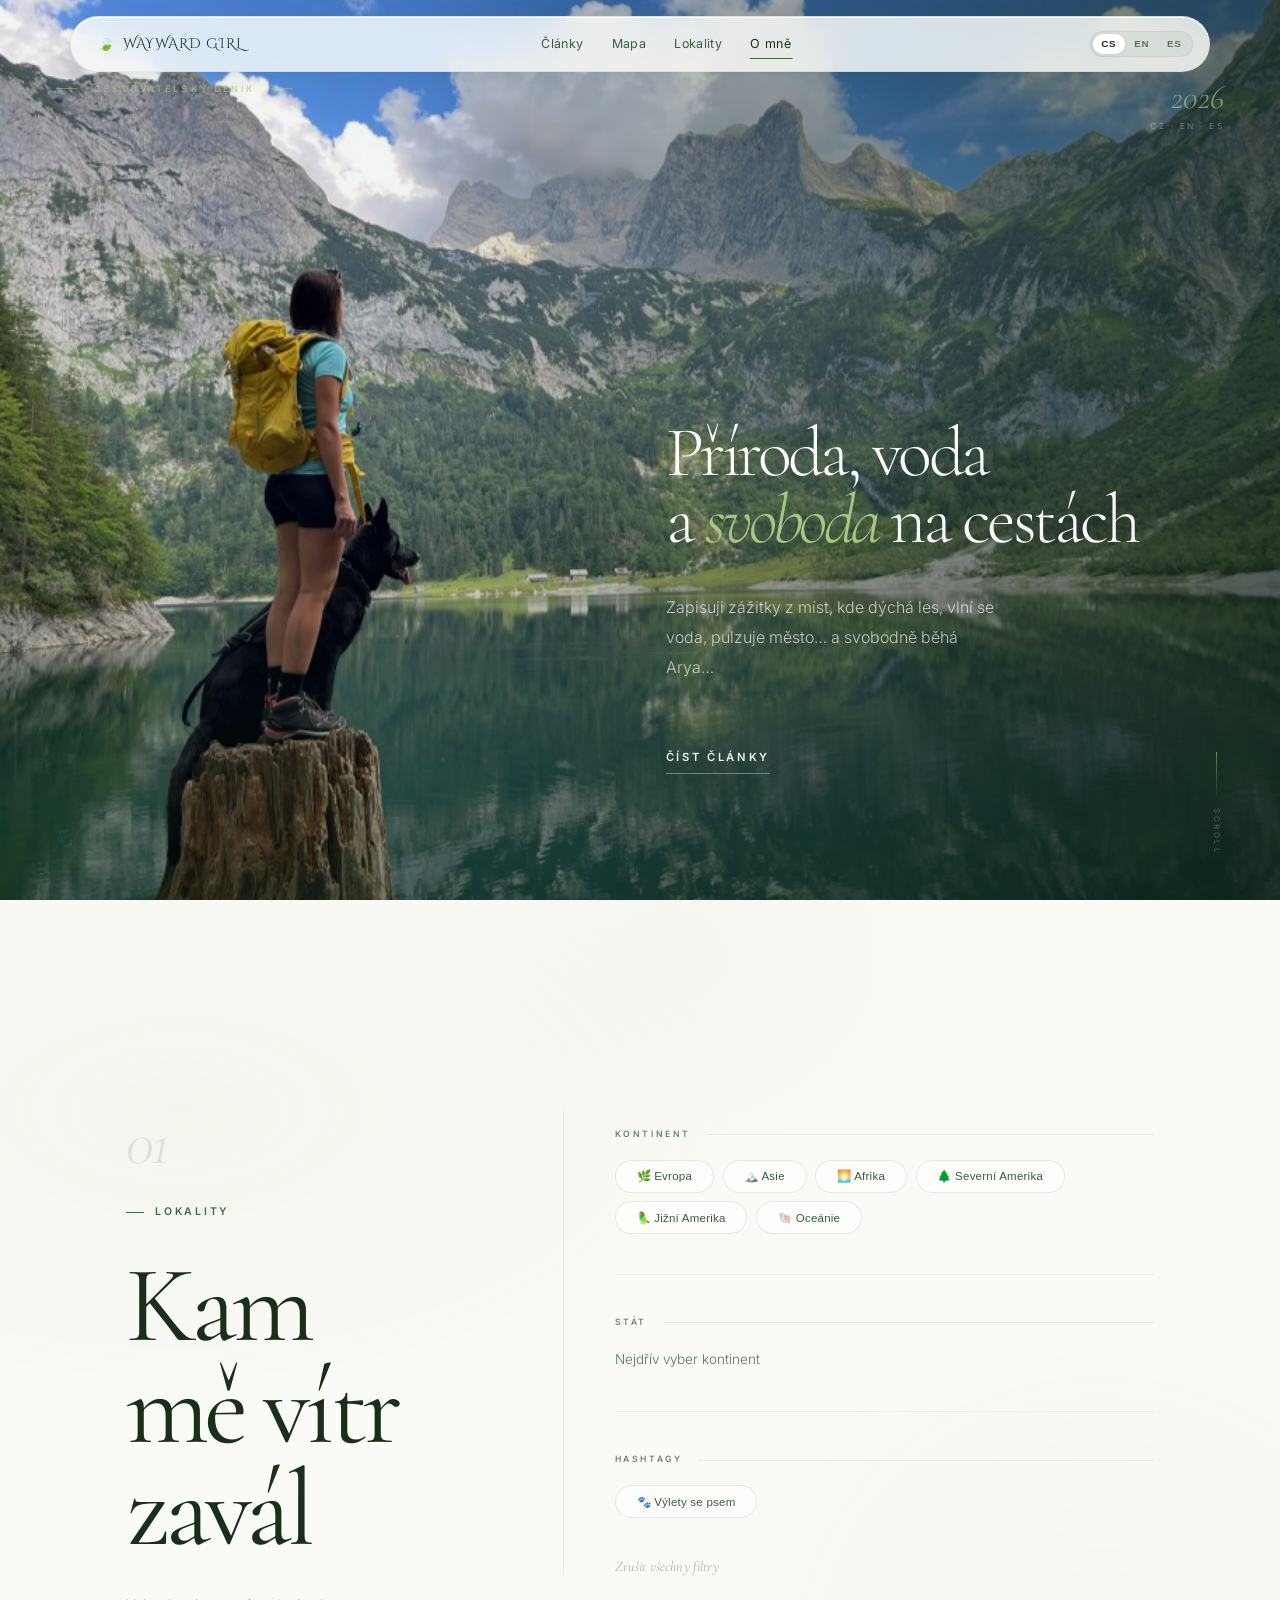
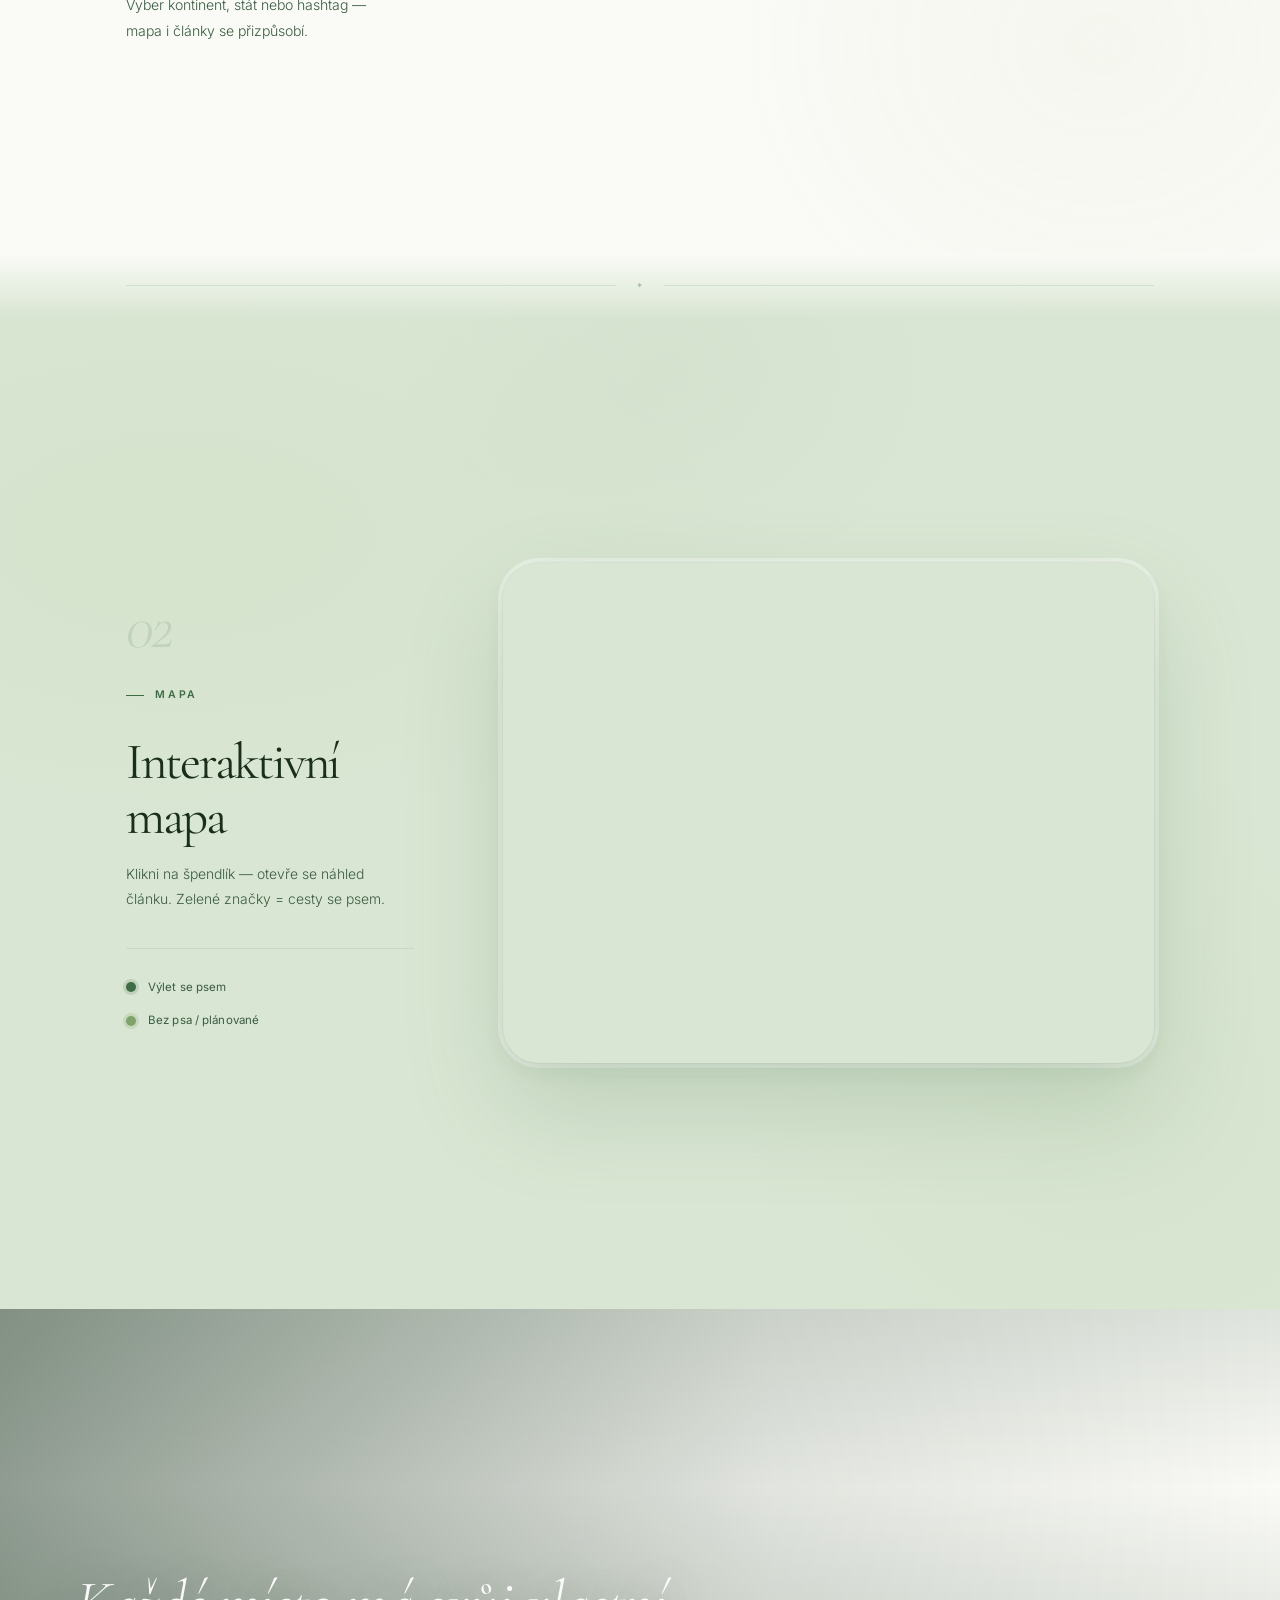
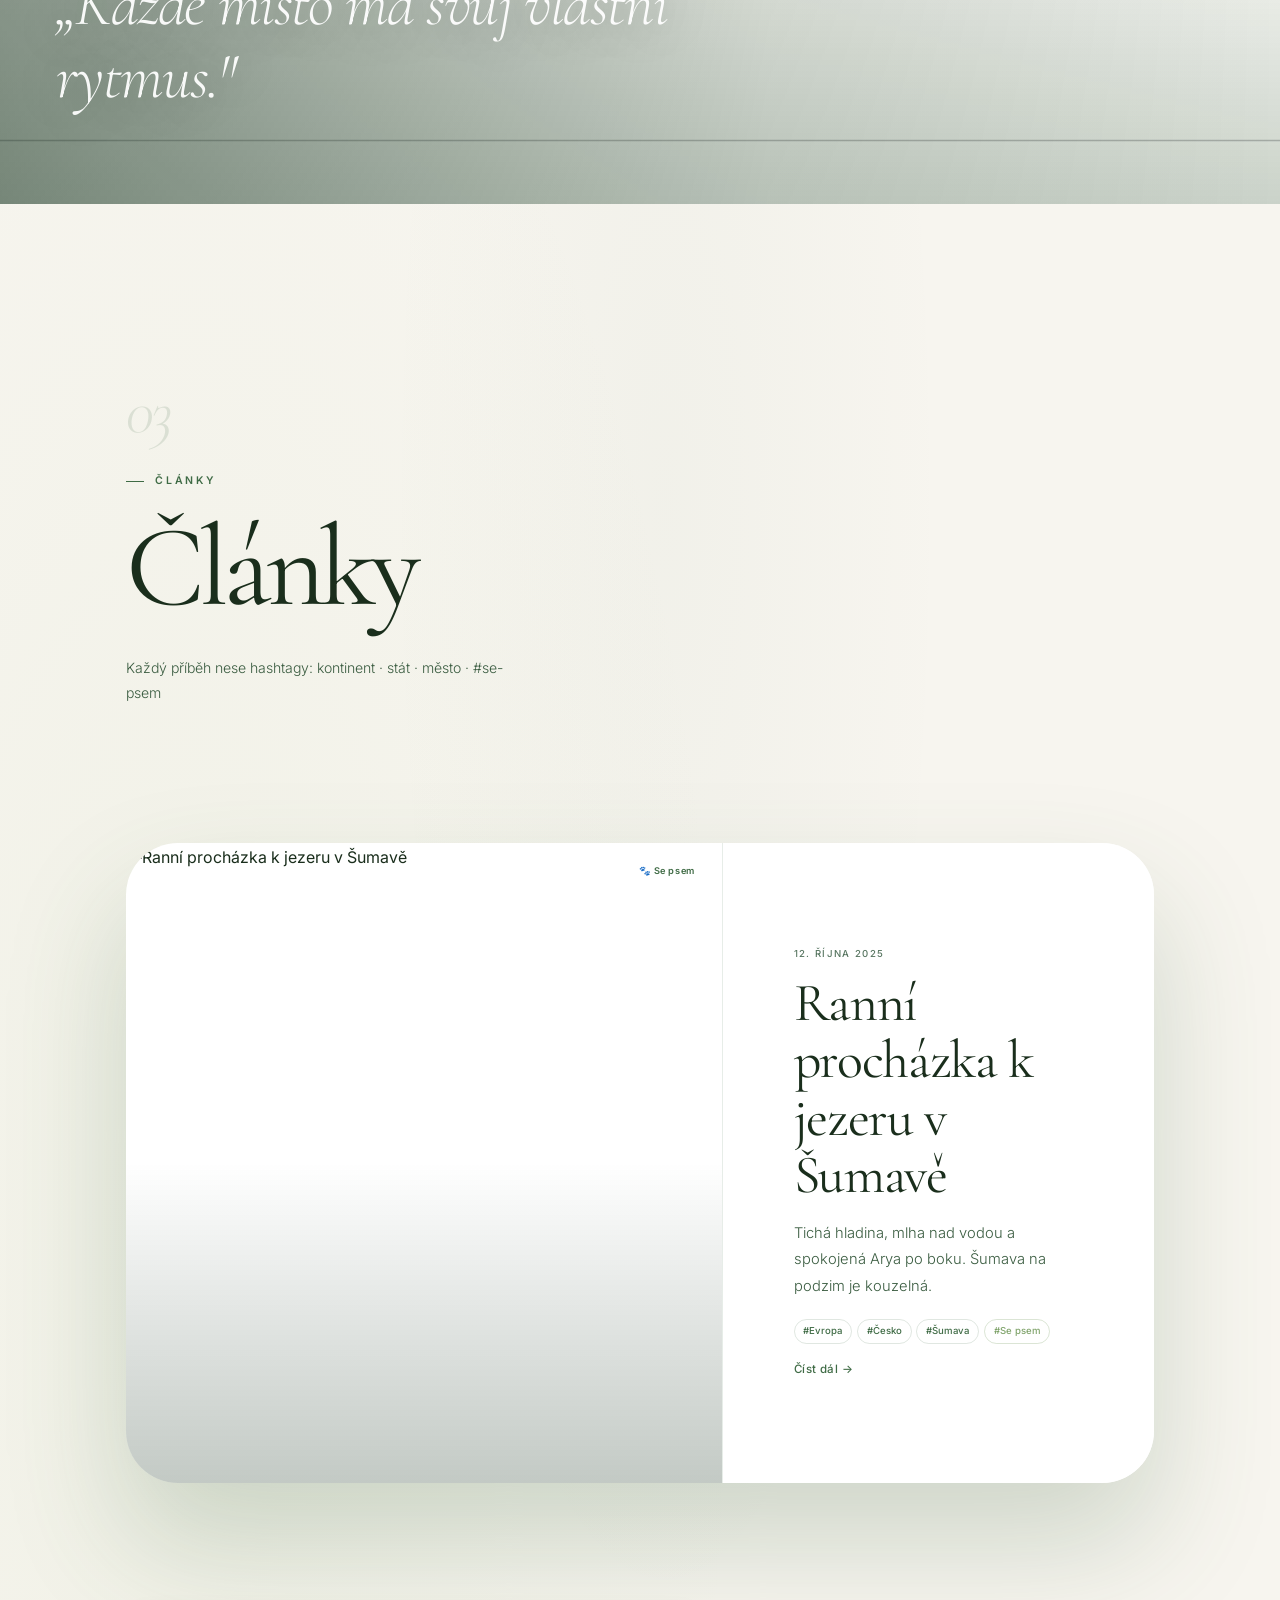
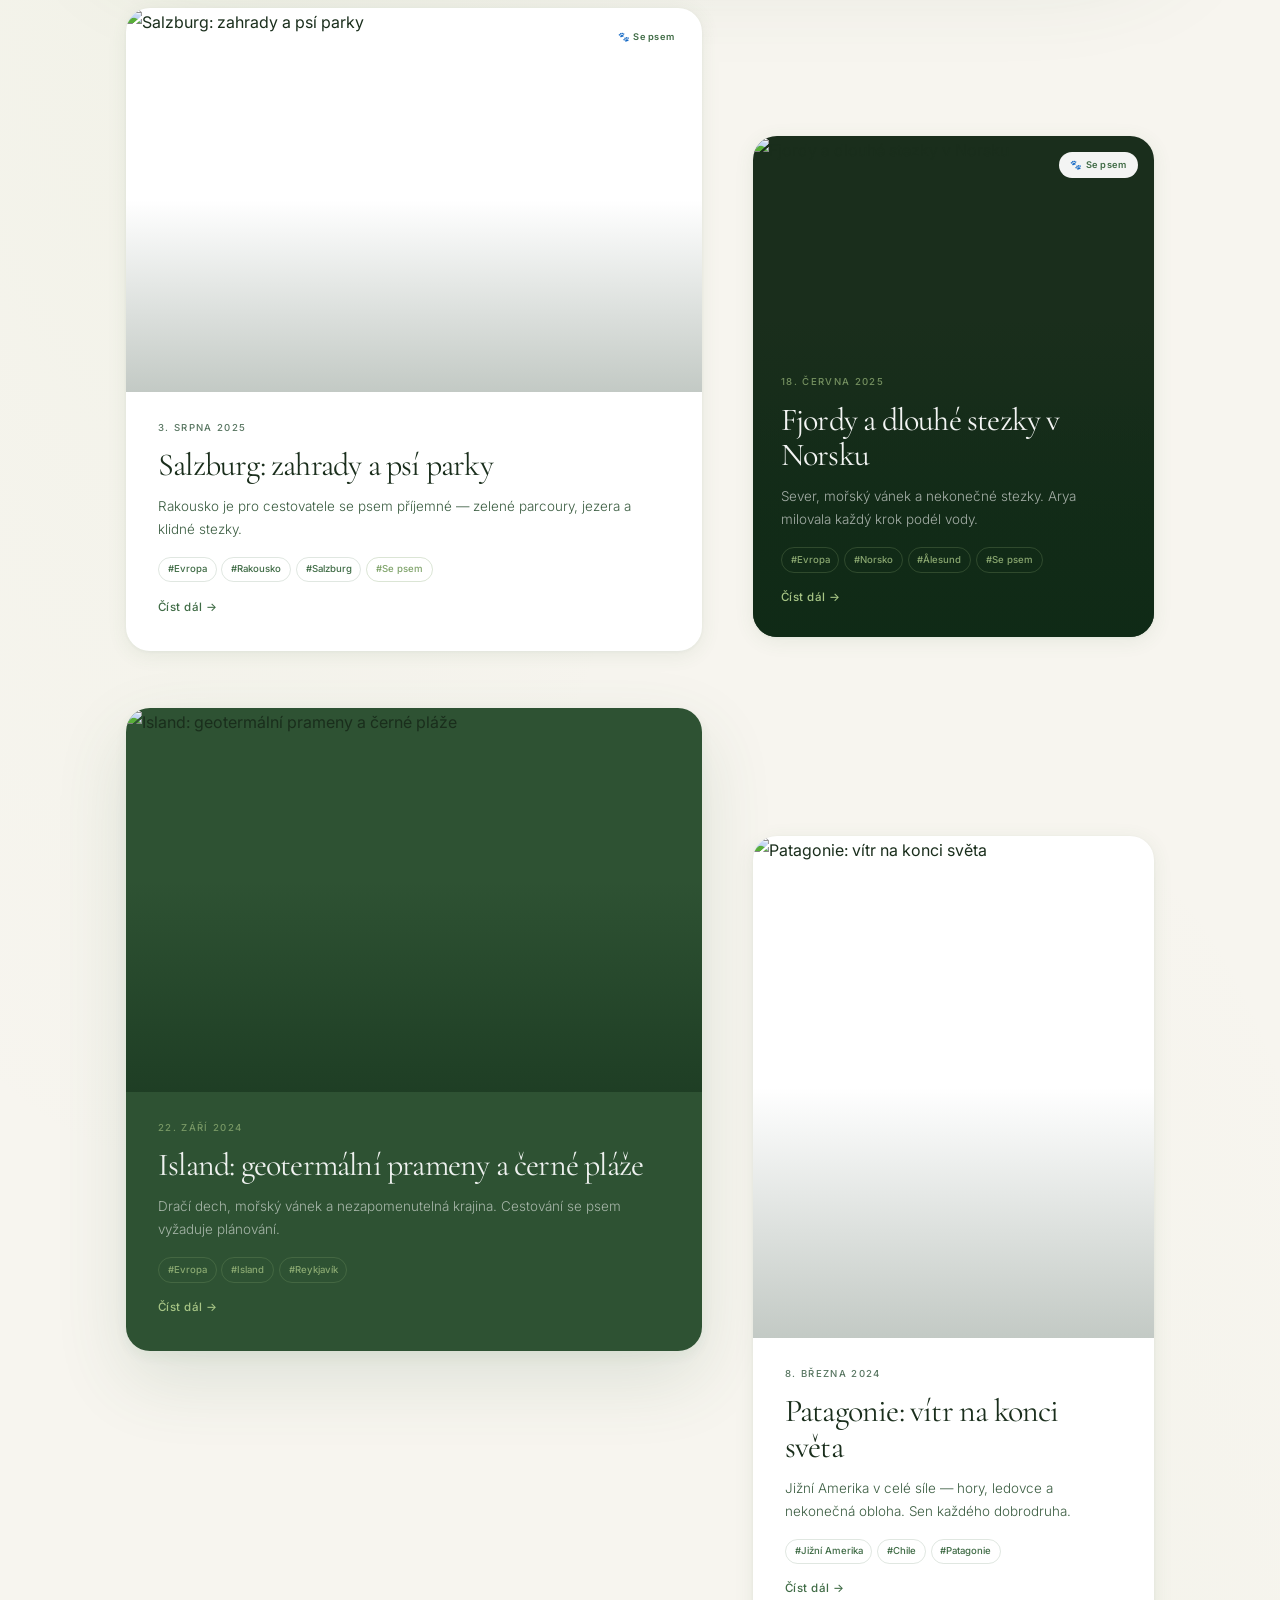
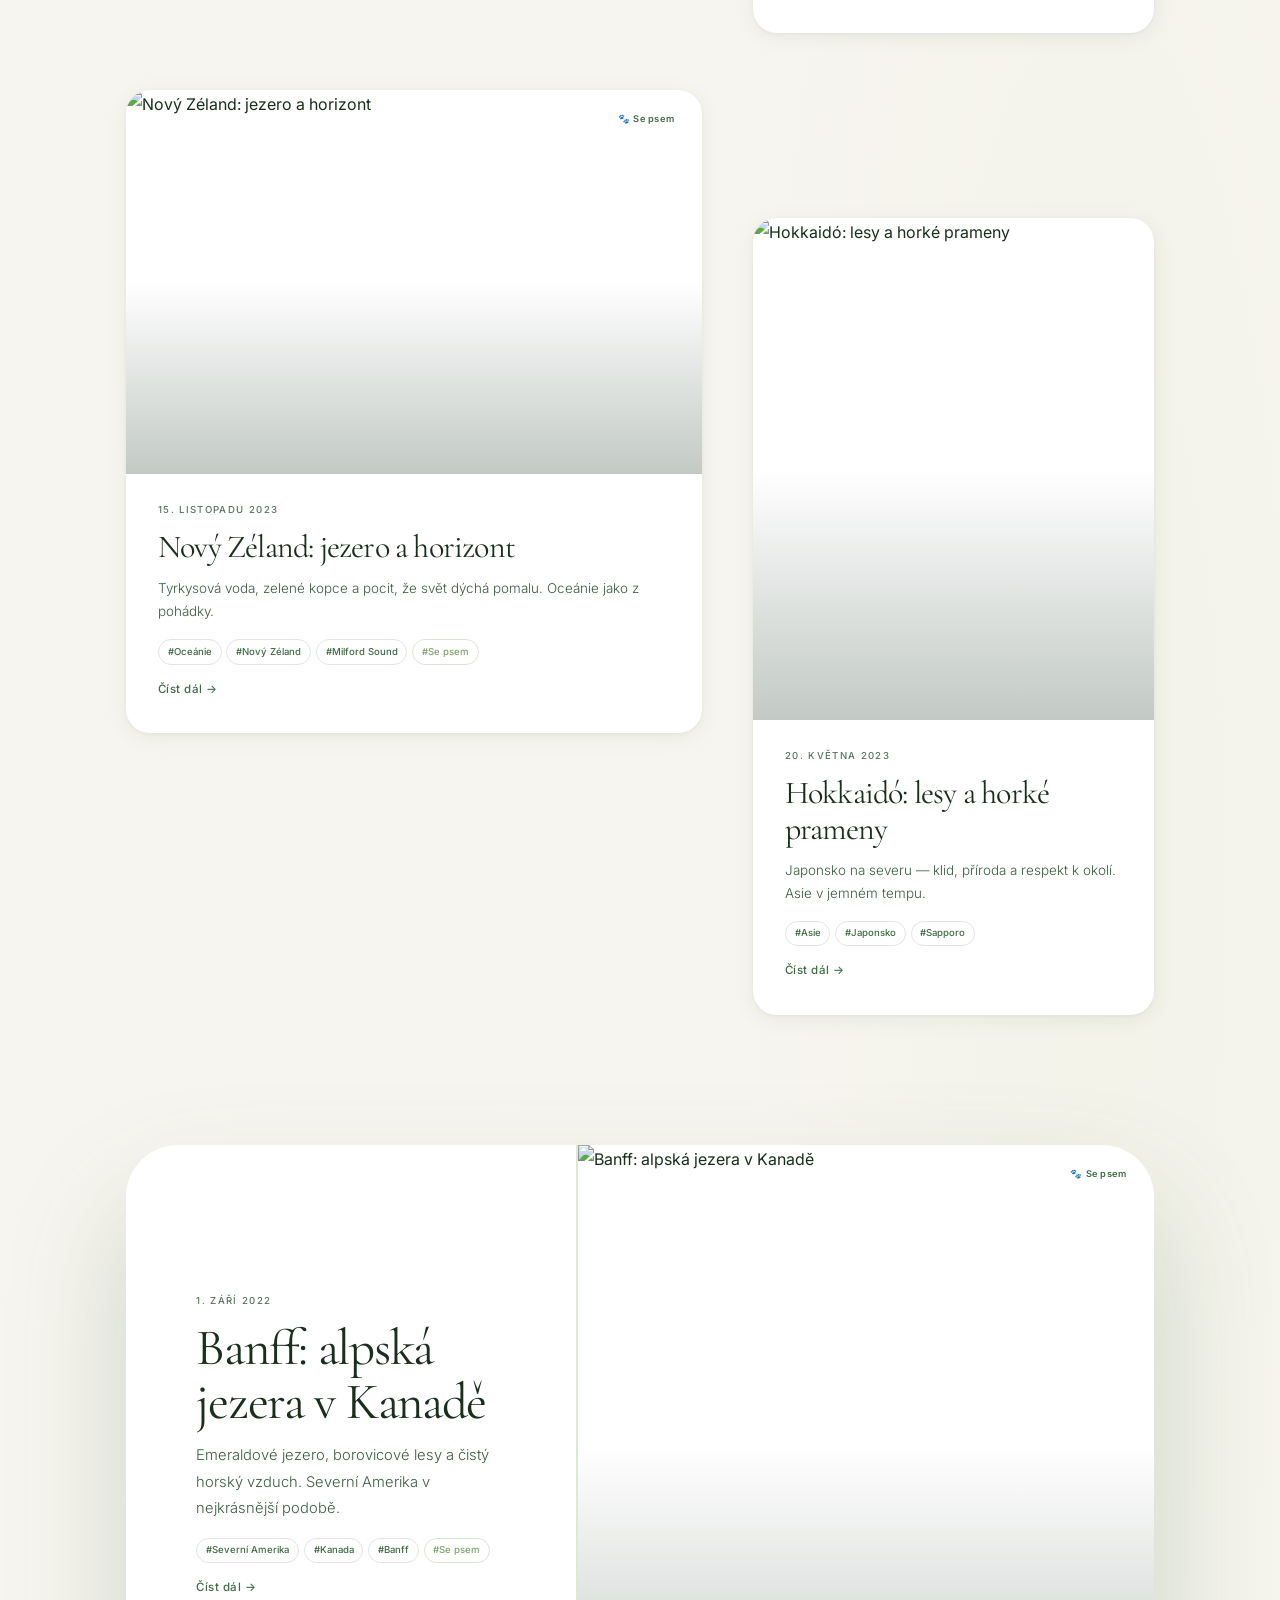
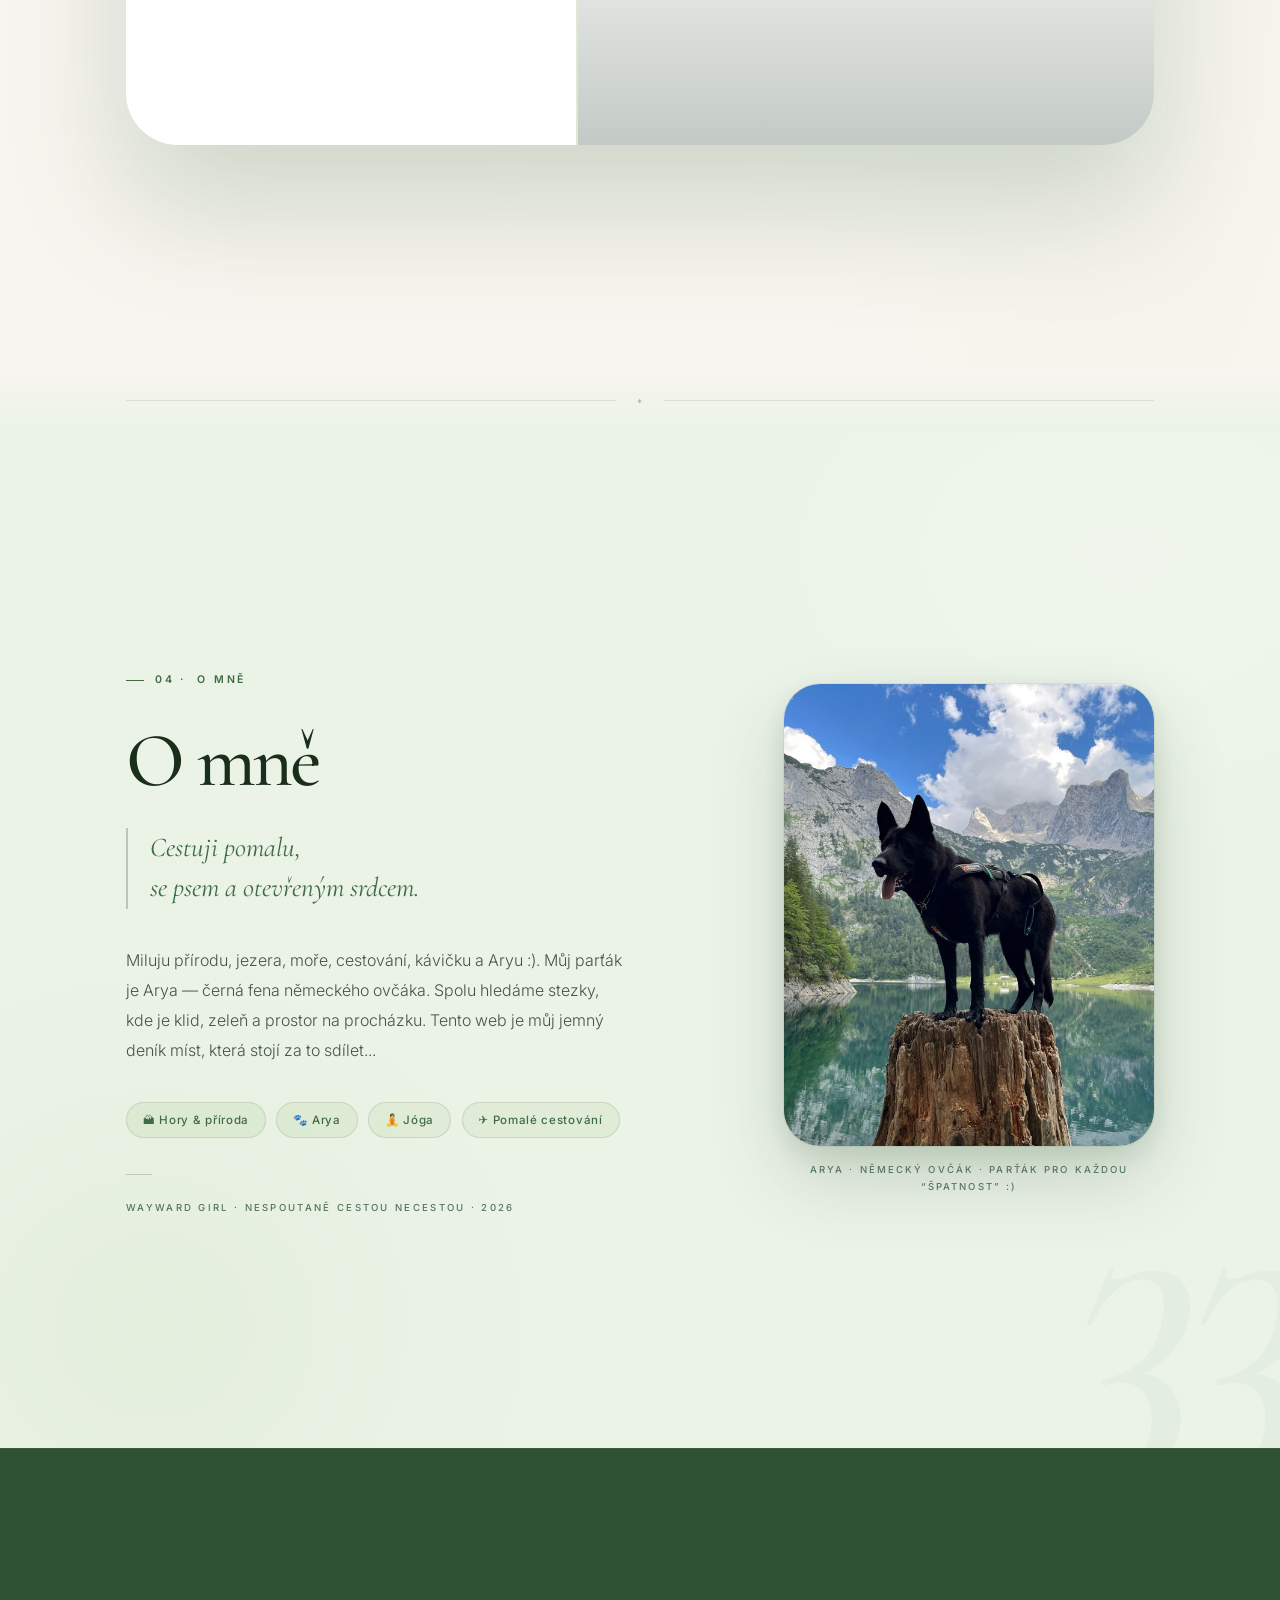
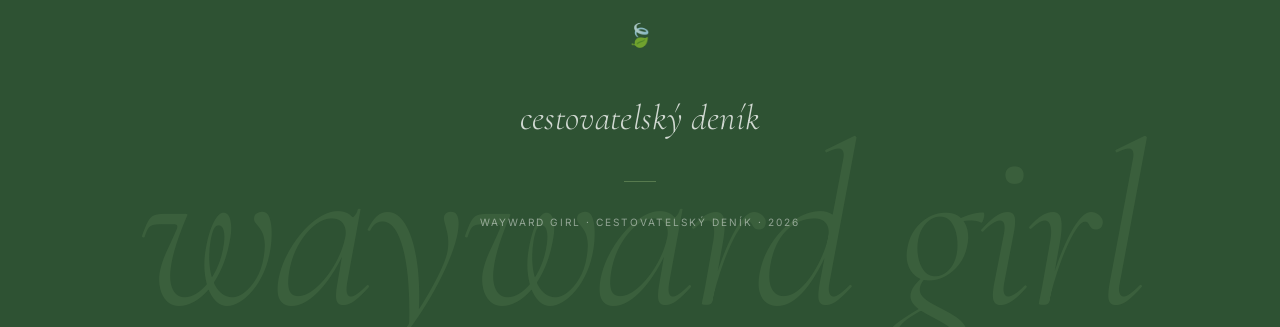
==== commit 18014e0d: "Redesign hero + About section, personal photos & text updates - Swap hero background to personal pho" ====
--- a/index.html
+++ b/index.html
@@ -55,13 +55,13 @@
       <span class="hero__meta-lang">CZ · EN · ES</span>
     </div>
 
+    <div class="hero__kicker" aria-hidden="true">
+      <span class="hero__kicker-rule"></span>
+      <span data-i18n="heroEyebrow">Cestovatelský deník</span>
+      <span class="hero__kicker-rule"></span>
+    </div>
+
     <div class="hero__body">
-      <div class="hero__kicker" aria-hidden="true">
-        <span class="hero__kicker-rule"></span>
-        <span data-i18n="heroEyebrow">Cestovatelský deník</span>
-        <span class="hero__kicker-rule"></span>
-      </div>
-
       <h1 data-i18n="heroTitle" data-i18n-html="true">
         Příroda, voda<br>a <em>svoboda</em><br>na cestách
       </h1>
@@ -184,12 +184,12 @@
       <div class="s-about__visual reveal">
         <figure class="s-about__frame">
           <img
-            src="https://images.unsplash.com/photo-1543466835-00a7907e9de1?w=800&q=80"
+            src="assets/arya-stump.jpg"
             alt="Arya — německý ovčák"
             class="s-about__photo"
             loading="lazy"
           >
-          <figcaption class="s-about__fig-caption">Arya · Německý ovčák · Cestovní společnice</figcaption>
+          <figcaption class="s-about__fig-caption">Arya · Německý ovčák · Parťák pro každou &ldquo;špatnost&rdquo; :)</figcaption>
         </figure>
       </div>
 
@@ -201,9 +201,9 @@
           Cestuji pomalu,<br>se psem a otevřeným srdcem.
         </p>
         <p class="s-about__body" data-i18n="aboutText">
-          Je mi 33, miluju přírodu, jezera, moře a cestování. Moje společnínice je Arya —
+          Miluju přírodu, jezera, moře, cestování, kávičku a Aryu :). Můj parťák je Arya —
           černá fena německého ovčáka. Spolu hledáme stezky, kde je klid, zeleň a prostor na procházku.
-          Tento web je můj jemný deník míst, která stojí za to sdílet.
+          Tento web je můj jemný deník míst, která stojí za to sdílet...
         </p>
         <div class="s-about__traits" aria-label="Vášně a záliby">
           <span class="s-about__trait">🏔 Hory &amp; příroda</span>
@@ -212,7 +212,7 @@
           <span class="s-about__trait">✈ Pomalé cestování</span>
         </div>
         <div class="s-about__rule" aria-hidden="true"></div>
-        <span class="s-about__caption">wayward girl · osobní cestovatelský deník · 2026</span>
+        <span class="s-about__caption">wayward girl · nespoutaně cestou necestou · 2026</span>
       </div>
 
     </div>
@@ -233,7 +233,7 @@
 
   <script src="https://unpkg.com/leaflet@1.9.4/dist/leaflet.js"></script>
   <script src="js/data.js?v=4"></script>
-  <script src="js/i18n.js?v=3"></script>
+  <script src="js/i18n.js?v=6"></script>
   <script src="js/app.js"></script>
   <script src="js/animate.js"></script>
 </body>
--- a/css/style.css
+++ b/css/style.css
@@ -211,36 +211,35 @@
   background: #2E5233;
 }
 
-/* Leaves — sharp, vibrant, slightly zoomed out.
-   Morning brightness. Rich greens. No heavy darkening.     */
+/* Hero photograph — Lenka & Arya, alpine lake, full composition */
 .hero__bg {
   position: absolute;
-  inset: -8%;
-  background-image: url("../assets/leaf-wall.png");
+  inset: -6%;
+  background-image: url("../assets/hero-lenka-arya.jpg");
   background-size: cover;
-  background-position: center 28%;
-  filter: brightness(0.96) saturate(1.22) contrast(1.03);
+  background-position: center 70%;
+  filter: brightness(0.95) saturate(1.08) contrast(1.02);
   will-change: transform;
 }
 
-/* Gradient: only what legibility requires.
-   Three layers — morning light · natural depth · soft scrim.
-   Bright and fresh — like forest at sunrise, not dusk.     */
+/* Gradient: legibility over a bright alpine photo.
+   Right column darkened for text; subjects on left stay clear. */
 .hero__gradient {
   position: absolute;
   inset: 0;
   z-index: 1;
   background:
-    /* Soft morning sunlight — warm gold kiss on upper canopy */
-    radial-gradient(ellipse 72% 52% at 68% 10%, rgba(255,252,220,.13) 0%, transparent 58%),
-    /* Gentle left depth — you are inside the forest */
-    linear-gradient(to right, rgba(15,42,22,.10) 0%, transparent 38%),
-    /* Bottom scrim — just enough for text, fades quickly */
+    /* Darken right column behind heading */
+    linear-gradient(to left,
+      rgba(8,26,14,.62) 0%,
+      rgba(8,26,14,.28) 42%,
+      transparent 68%),
+    /* Bottom scrim — grounds the text area */
     linear-gradient(to top,
-      rgba(15,42,22,.32) 0%,
-      rgba(15,42,22,.10) 26%,
-      rgba(15,42,22,.02) 48%,
-      transparent 66%);
+      rgba(8,26,14,.48) 0%,
+      rgba(8,26,14,.16) 28%,
+      rgba(8,26,14,.03) 52%,
+      transparent 70%);
 }
 
 /* Corner editorial metadata */
@@ -270,22 +269,26 @@
   color: rgba(255,255,255,.34);
 }
 
-/* Main body — editorial positioning · generous negative space */
+/* Main body — right half of hero, subjects free on left */
 .hero__body {
-  position: relative;
+  position: absolute;
+  bottom: clamp(7rem, 14vh, 12rem);
+  left: 52%;
+  right: var(--gutter);
   z-index: 2;
-  align-self: end;
-  padding: 0 var(--gutter) clamp(9rem, 18vh, 14rem);
-  max-width: min(760px, 88vw);
-}
-
-/* Eyebrow kicker — delicate, airy */
+  text-align: left;
+}
+
+/* Eyebrow kicker — fixed just below the nav bar */
 .hero__kicker {
+  position: absolute;
+  top: clamp(5rem, 9vh, 7rem);
+  left: var(--gutter);
+  z-index: 3;
   display: flex;
   align-items: center;
   gap: 1rem;
-  margin-bottom: 3rem;
-  animation: fadeUp 1.1s var(--spring) .06s both;
+  animation: fadeIn 1.4s var(--spring) .3s both;
 }
 .hero__kicker-rule {
   display: block;
@@ -303,9 +306,9 @@
   white-space: nowrap;
 }
 
-/* Headline — true editorial magazine scale */
+/* Headline — scaled to fit right column */
 .hero h1 {
-  font-size: clamp(4rem, 10.5vw, 8rem);
+  font-size: clamp(2.6rem, 5.5vw, 5.2rem);
   font-weight: 300;
   color: rgba(255,255,255,.97);
   line-height: 0.96;
@@ -330,32 +333,31 @@
   animation: fadeUp 1.1s var(--spring) .32s both;
 }
 
-/* CTA — glass pill · invitation not instruction */
+/* CTA — clean underline link · invitation not instruction */
 .hero__cta {
   display: inline-flex;
   align-items: center;
-  gap: 0.7rem;
-  font-size: 0.68rem;
-  font-weight: 500;
-  letter-spacing: 0.22em;
+  gap: 0.65rem;
+  font-size: 0.70rem;
+  font-weight: 600;
+  letter-spacing: 0.24em;
   text-transform: uppercase;
   color: rgba(255,255,255,.92);
-  padding: 0.75rem 1.6rem 0.75rem 1.4rem;
-  border: 1px solid rgba(168,198,134,.36);
-  border-radius: var(--r-pill);
-  background: rgba(15,42,22,.28);
-  backdrop-filter: blur(12px);
-  -webkit-backdrop-filter: blur(12px);
+  position: relative;
+  padding-bottom: 6px;
   animation: fadeUp 1.1s var(--spring) .46s both;
-  transition: color var(--dur-s), gap var(--dur-m) var(--spring),
-              background var(--dur-m), border-color var(--dur-m);
-}
-.hero__cta:hover {
-  color: var(--white);
-  gap: 1.05rem;
-  background: rgba(63,107,69,.36);
-  border-color: rgba(168,198,134,.60);
-}
+  transition: color var(--dur-s), gap var(--dur-m) var(--spring);
+}
+.hero__cta::after {
+  content: '';
+  position: absolute;
+  bottom: 0; left: 0; right: 0;
+  height: 1px;
+  background: rgba(168,198,134,.55);
+  transition: background var(--dur-m), width var(--dur-m) var(--spring);
+}
+.hero__cta:hover           { color: var(--white); gap: 1.0rem; }
+.hero__cta:hover::after    { background: rgba(168,198,134,.95); }
 
 /* Scroll indicator — breathing rhythm */
 .hero__foot {
@@ -1182,14 +1184,15 @@
   margin: 0 auto;
   padding: 0 var(--gutter);
   display: grid;
-  grid-template-columns: clamp(280px, 36%, 420px) 1fr;
+  grid-template-columns: 1fr clamp(280px, 36%, 420px);
   gap: clamp(5rem, 10vw, 10rem);
   align-items: center;
   position: relative;
   z-index: 1;
 }
-.s-about__visual { grid-column: 1; grid-row: 1; }
-.s-about__text   { grid-column: 2; grid-row: 1; }
+/* Text LEFT, photo RIGHT — matches the screenshot layout */
+.s-about__visual { grid-column: 2; grid-row: 1; }
+.s-about__text   { grid-column: 1; grid-row: 1; }
 
 /* ── Portrait photograph ── */
 .s-about__frame {
@@ -1633,10 +1636,10 @@
   }
   .article-card:nth-child(8) .article-card__title { font-size: clamp(1.4rem, 3vw, 2rem); }
 
-  /* About — reset explicit column reorder, stack in HTML order (text → portrait) */
+  /* About — single column at tablet, text first then photo */
   .s-about__inner  { grid-template-columns: 1fr; gap: 3rem; }
-  .s-about__visual { grid-column: 1; grid-row: 1; }
-  .s-about__text   { grid-column: 1; grid-row: 2; }
+  .s-about__visual { grid-column: 1; grid-row: 2; }
+  .s-about__text   { grid-column: 1; grid-row: 1; }
   .s-about__photo  { aspect-ratio: 3 / 2; }
   .s-about__ghost  { font-size: clamp(7rem, 22vw, 12rem); }
 }
@@ -1653,7 +1656,7 @@
   .hero h1        { font-size: clamp(2.8rem, 11.5vw, 4rem); }
   .hero__body     { max-width: 100%; padding-bottom: clamp(7rem, 15vh, 10rem); }
   .hero__meta     { display: none; }
-  .hero__cta      { font-size: 0.65rem; padding: 0.65rem 1.2rem 0.65rem 1.1rem; }
+  .hero__cta      { font-size: 0.65rem; }
 
   .s-map__canvas  { aspect-ratio: 4 / 3; min-height: 280px; border-radius: 20px; }
 
